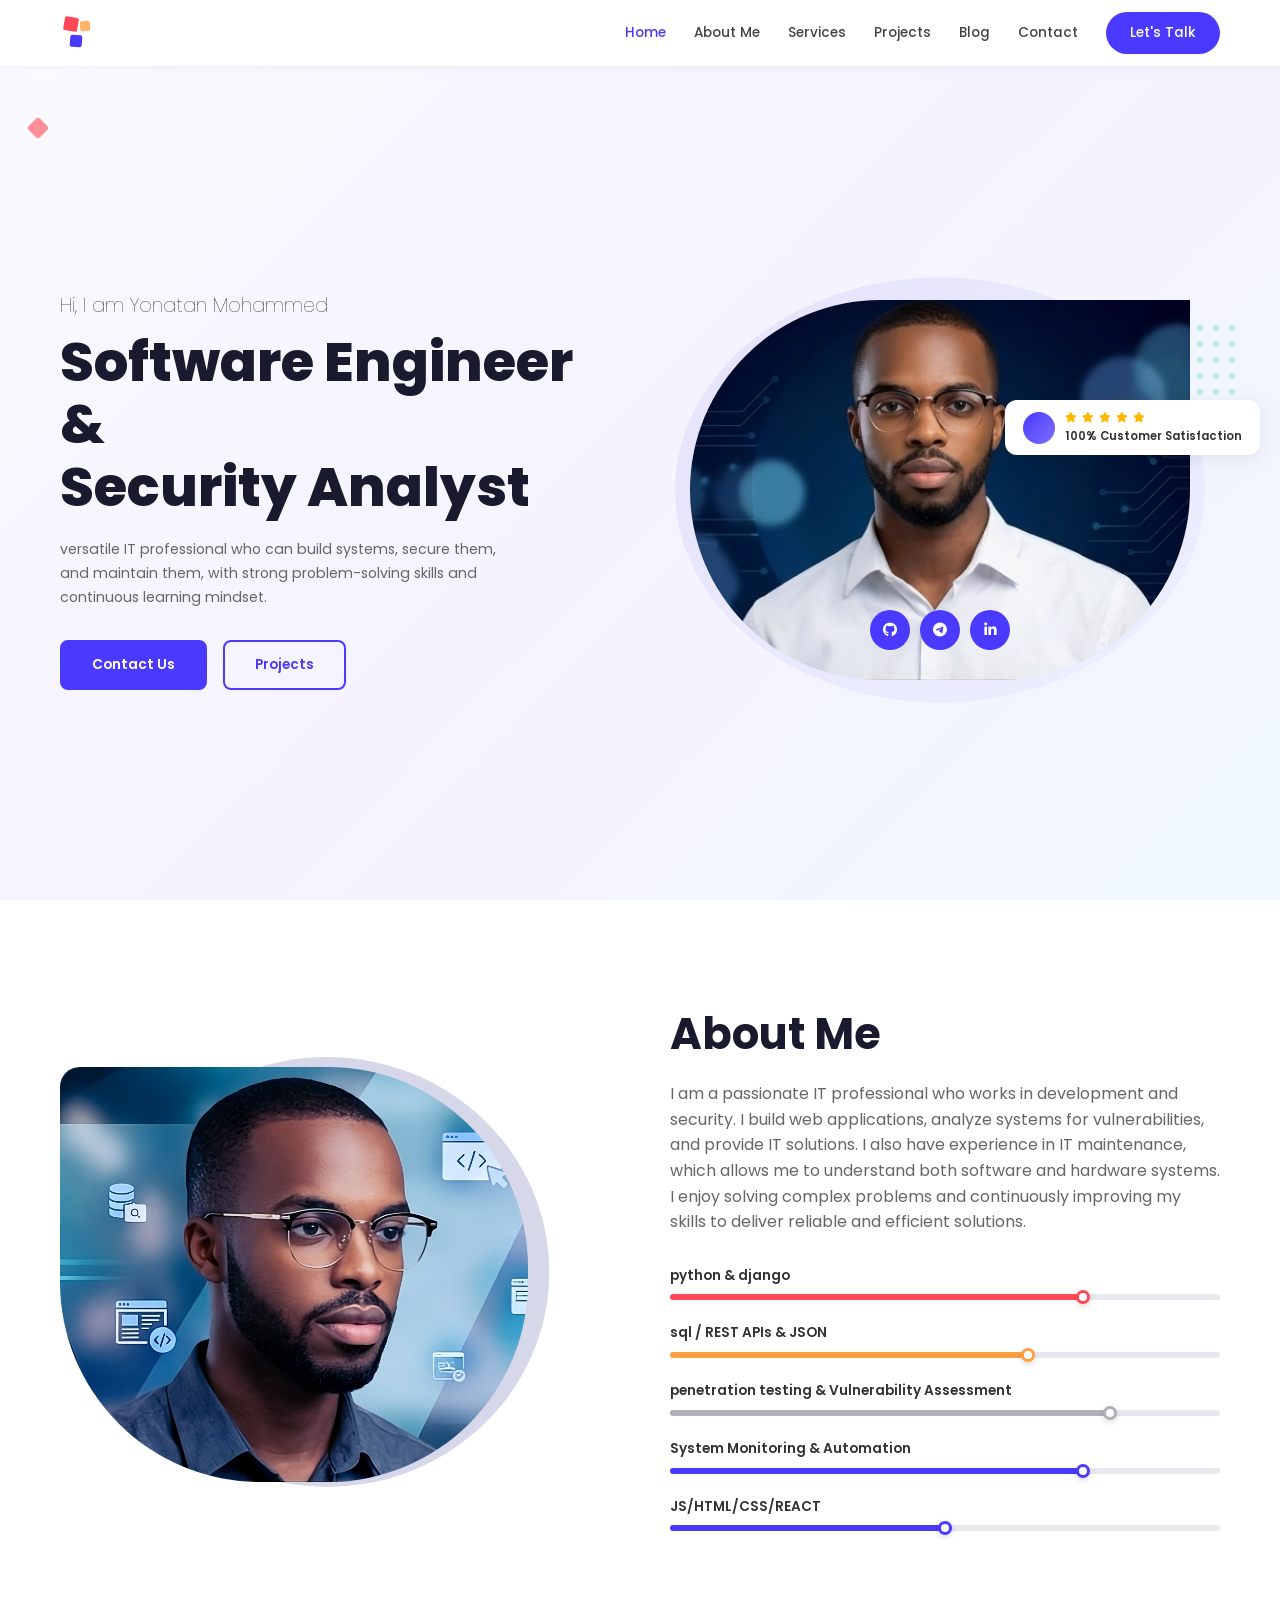
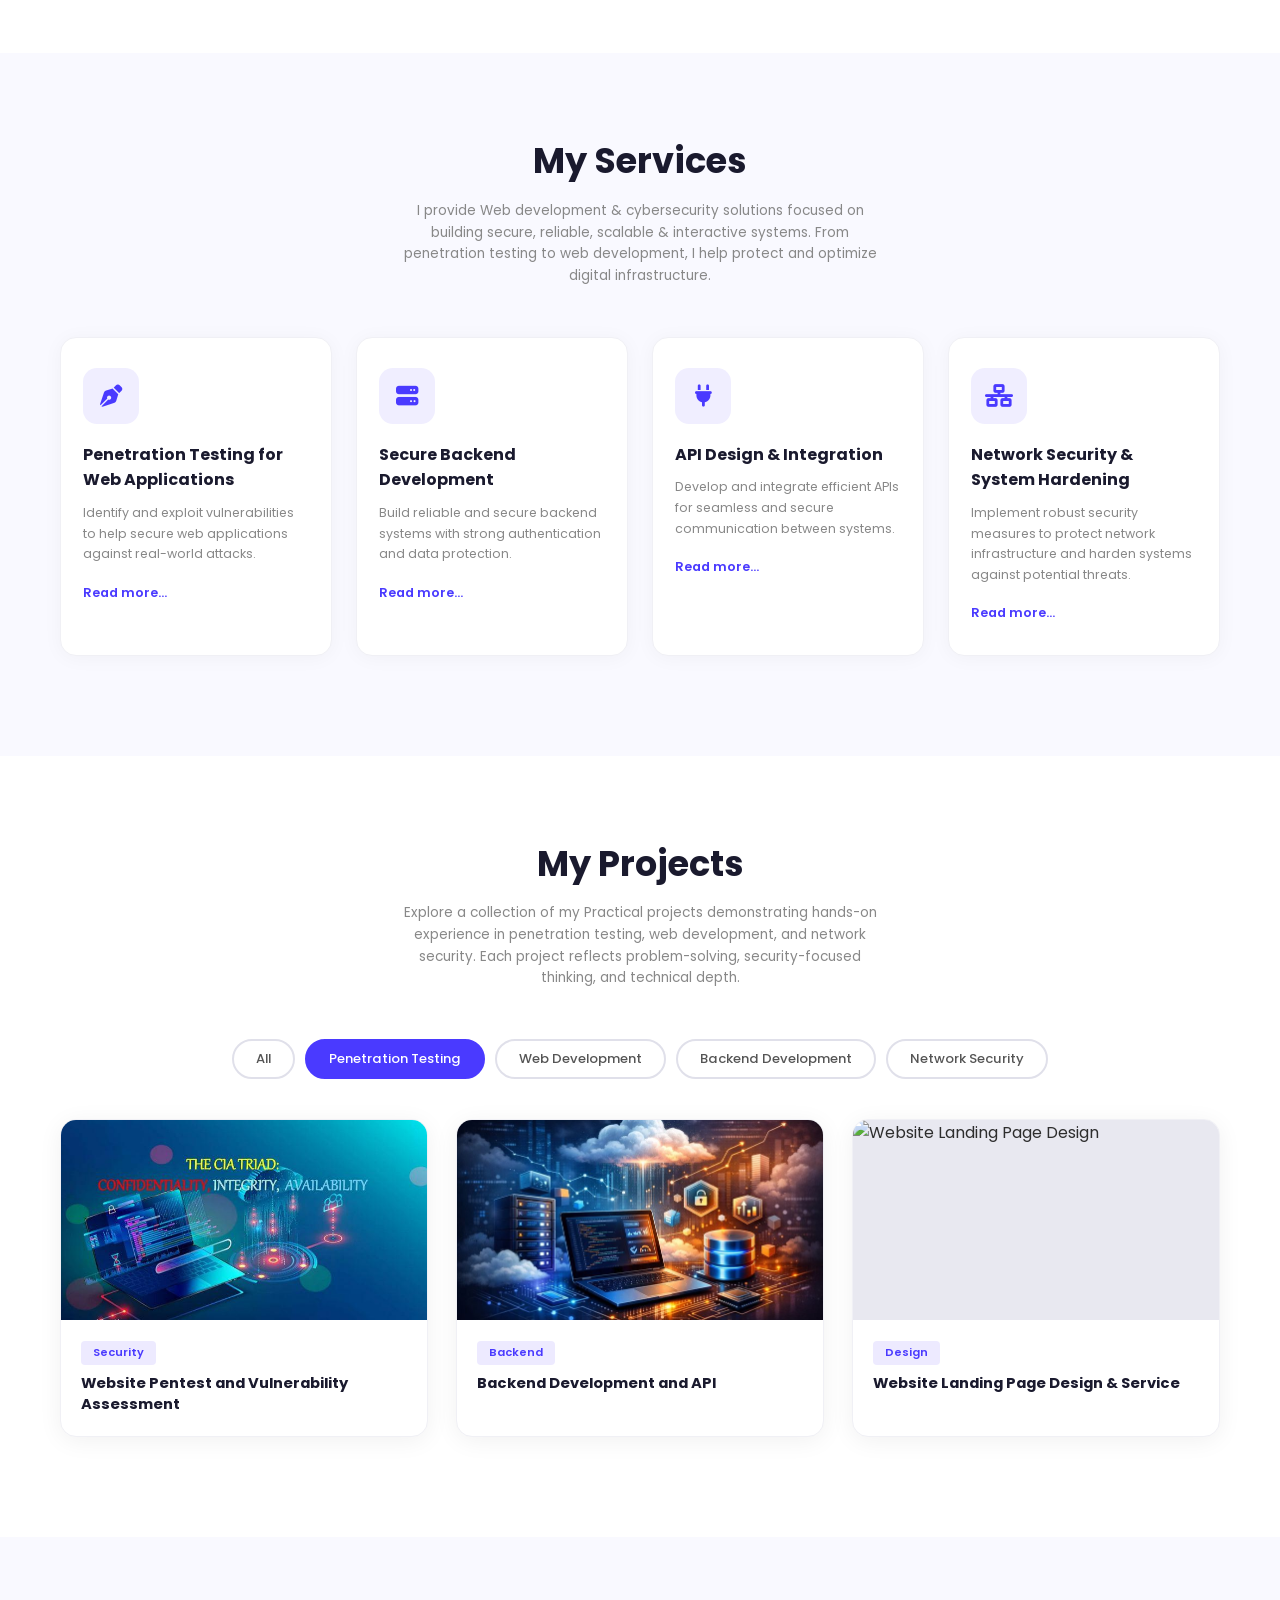
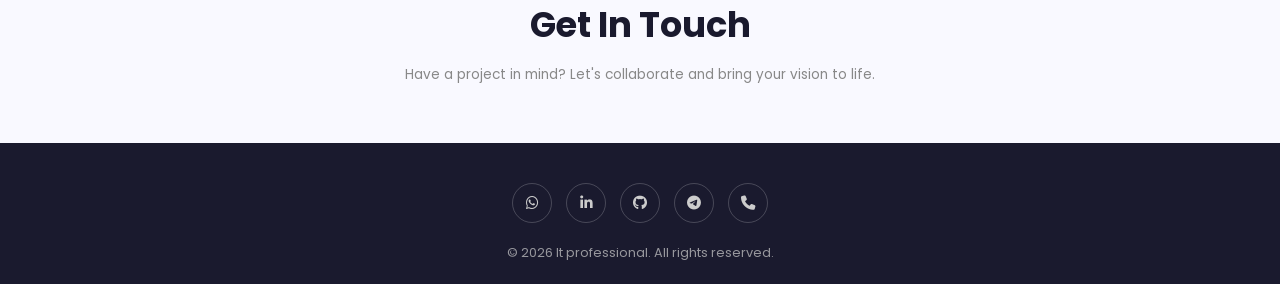
==== index.html @ 599a9536 "Restore portfolio files" ====
<!DOCTYPE html>
<html lang="en">
<head>
    <meta charset="UTF-8">
    <meta name="viewport" content="width=device-width, initial-scale=1.0">
    <title>Software & Security Engineer Portfolio</title>
    <link href="https://fonts.googleapis.com/css2?family=Poppins:wght@300;400;500;600;700;800;900&display=swap" rel="stylesheet">
    <link rel="stylesheet" href="https://cdnjs.cloudflare.com/ajax/libs/font-awesome/6.5.1/css/all.min.css">
    <link rel="stylesheet" href="css/style.css">
</head>
<body>

    <!-- ===== NAVBAR ===== -->
    <nav class="navbar" role="navigation" aria-label="Main Navigation">
        <div class="container">
            <a href="#" class="nav-logo" aria-label="Home">
                <div class="nav-logo-icon">
                    <svg viewBox="0 0 40 40" fill="none">
                        <rect x="4" y="4" width="14" height="14" rx="2" fill="#FF4757" transform="rotate(10 11 11)"/>
                        <rect x="20" y="8" width="10" height="10" rx="2" fill="#FF9F43" transform="rotate(-5 25 13)" opacity="0.8"/>
                        <rect x="10" y="22" width="12" height="12" rx="2" fill="#4A3AFF" transform="rotate(5 16 28)"/>
                    </svg>
                </div>
            </a>
            <div class="nav-links" id="navLinks">
                <a href="#hero" class="active">Home</a>
                <a href="#about">About Me</a>
                <a href="#services">Services</a>
                <a href="#portfolio">Projects</a>
                <a href="#contact">Blog</a>
                <a href="#contact">Contact</a>
                <a href="#contact" class="btn-lets-talk">Let's Talk</a>
            </div>
            <div class="nav-hamburger" id="navHamburger" aria-label="Toggle menu" role="button" tabindex="0">
                <span></span>
                <span></span>
                <span></span>
            </div>
        </div>
    </nav>

    <!-- ===== HERO SECTION ===== -->
    <section class="hero" id="hero">
        <div class="container">
            <div class="hero-content fade-up">
                <p class="greeting">Hi, I am Yonatan Mohammed</p>
                <h1>Software Engineer &<br> Security Analyst</h1>
                <p>versatile IT professional who can build systems, secure them, and maintain them, with strong problem-solving skills and continuous learning mindset.</p>
                <div class="hero-buttons">
                    <a href="#contact" class="btn-primary">Contact Us</a>
                    <a href="#portfolio" class="btn-outline">Projects</a>
                </div>
            </div>
            <div class="hero-image-wrapper fade-up fade-up-delay-2">
                <div class="hero-decor-circle"></div>
                <div class="hero-profile-img">
                    <img src="assets/images/upscalemedia-transformed.jpeg" alt="software engineer Portrait">
                </div>

                <!-- Review Badge -->
                <div class="review-badge">
                    <div class="review-avatar"></div>
                    <div>
                        <div class="stars">
                            <i class="fas fa-star"></i>
                            <i class="fas fa-star"></i>
                            <i class="fas fa-star"></i>
                            <i class="fas fa-star"></i>
                            <i class="fas fa-star"></i>
                        </div>
                        <div class="review-text">100% Customer Satisfaction</div>
                    </div>
                </div>



                <!-- Dots Pattern -->
                <div class="hero-dots-pattern">
                    <svg viewBox="0 0 80 80">
                        <g fill="#3dd9a0" opacity="0.6">
                            <circle cx="8" cy="8" r="3"/><circle cx="24" cy="8" r="3"/><circle cx="40" cy="8" r="3"/><circle cx="56" cy="8" r="3"/><circle cx="72" cy="8" r="3"/>
                            <circle cx="8" cy="24" r="3"/><circle cx="24" cy="24" r="3"/><circle cx="40" cy="24" r="3"/><circle cx="56" cy="24" r="3"/><circle cx="72" cy="24" r="3"/>
                            <circle cx="8" cy="40" r="3"/><circle cx="24" cy="40" r="3"/><circle cx="40" cy="40" r="3"/><circle cx="56" cy="40" r="3"/><circle cx="72" cy="40" r="3"/>
                            <circle cx="8" cy="56" r="3"/><circle cx="24" cy="56" r="3"/><circle cx="40" cy="56" r="3"/><circle cx="56" cy="56" r="3"/><circle cx="72" cy="56" r="3"/>
                            <circle cx="8" cy="72" r="3"/><circle cx="24" cy="72" r="3"/><circle cx="40" cy="72" r="3"/><circle cx="56" cy="72" r="3"/><circle cx="72" cy="72" r="3"/>
                        </g>
                    </svg>
                </div>

                <!-- Social Icons -->
                <div class="hero-social">
                    <a href="#" class="fb" aria-label="github"><i class="fab fa-github"></i></a>
                    <a href="https://t.me/+251966063977" class="tg" aria-label="Telegram"><i class="fab fa-telegram-plane"></i></a>
                    <a href="#" class="li" aria-label="LinkedIn"><i class="fab fa-linkedin-in"></i></a>
                </div>
            </div>
        </div>
        <div class="hero-decoration-red"></div>
    </section>

    <!-- ===== ABOUT SECTION ===== -->
    <section class="about" id="about">
        <div class="container">
            <div class="about-image-wrapper fade-up">
                <div class="about-image-circle"></div>
                <div class="about-profile-img">
                    <img src="assets/images/upscalemedia-transformed(1)(1).png">
                </div>
            </div>
            <div class="about-content fade-up fade-up-delay-2">
                <h2>About Me</h2>
                <p class="about-subtitle">I am a passionate IT professional who works in development and security. I build web applications, analyze systems for vulnerabilities, and provide IT solutions. I also have experience in IT maintenance, which allows me to understand both software and hardware systems. I enjoy solving complex problems and continuously improving my skills to deliver reliable and efficient solutions.</p>

                <div class="skill-bar">
                    <div class="skill-label">python & django</div>
                    <div class="skill-track">
                        <div class="skill-fill ux" data-width="75%" style="width: 0%;"></div>
                    </div>
                </div>
                <div class="skill-bar">
                    <div class="skill-label">sql / REST APIs & JSON</div>
                    <div class="skill-track">
                        <div class="skill-fill web" data-width="65%" style="width: 0%;"></div>
                    </div>
                </div>
                <div class="skill-bar">
                    <div class="skill-label">penetration testing & Vulnerability Assessment </div>
                    <div class="skill-track">
                        <div class="skill-fill app" data-width="80%" style="width: 0%;"></div>
                    </div>
                </div>
                <div class="skill-bar">
                    <div class="skill-label">System Monitoring & Automation</div>
                    <div class="skill-track">
                        <div class="skill-fill graphic" data-width="75%" style="width: 0%;"></div>
                    </div>
                </div>
                <div class="skill-bar">
                    <div class="skill-label">JS/HTML/CSS/REACT</div>
                    <div class="skill-track">
                        <div class="skill-fill graphic" data-width="50%" style="width: 0%;"></div>
                    </div>
                </div>
            </div>
        </div>
    </section>

    <!-- ===== SERVICES SECTION ===== -->
    <section class="services" id="services">
        <div class="container">
            <div class="section-header fade-up">
                <h2>My Services</h2>
                <p>I provide Web development & cybersecurity solutions focused on building secure, reliable, scalable & interactive systems.
From penetration testing to web development, I help protect and optimize digital infrastructure.</p>
            </div>
            <div class="services-grid">
                <div class="service-card fade-up fade-up-delay-1">
                    <div class="service-icon">
                        <i class="fas fa-pen-nib"></i>
                    </div>
                    <h3>Penetration Testing for Web Applications</h3>
                    <p>Identify and exploit vulnerabilities to help secure web applications against real-world attacks.</p>
                    <a href="#" class="read-more">Read more...</a>
                </div>
                <div class="service-card fade-up fade-up-delay-2">
                    <div class="service-icon">
                        <i class="fas fa-server"></i>
                    </div>
                    <h3>Secure Backend Development</h3>
                    <p>Build reliable and secure backend systems with strong authentication and data protection.</p>
                    <a href="#" class="read-more">Read more...</a>
                </div>
                <div class="service-card fade-up fade-up-delay-3">
                    <div class="service-icon">
                        <i class="fas fa-plug"></i>
                    </div>
                    <h3>API Design & Integration</h3>
                    <p>Develop and integrate efficient APIs for seamless and secure communication between systems.</p>
                    <a href="#" class="read-more">Read more...</a>
                </div>
                <div class="service-card fade-up fade-up-delay-4">
                    <div class="service-icon">
                        <i class="fas fa-network-wired"></i>
                    </div>
                    <h3>Network Security & System Hardening</h3>
                    <p>Implement robust security measures to protect network infrastructure and harden systems against potential threats.</p>
                    <a href="#" class="read-more">Read more...</a>
                </div>
            </div>
        </div>
    </section>

    <!-- ===== PORTFOLIO SECTION ===== -->
    <section class="portfolio" id="portfolio">
        <div class="container">
            <div class="section-header fade-up">
                <h2>My Projects</h2>
                <p>Explore a collection of my Practical projects demonstrating hands-on experience in penetration testing, web development, and network security.
Each project reflects problem-solving, security-focused thinking, and technical depth.</p>
            </div>
            <div class="portfolio-filters fade-up">
                <button class="filter-btn" data-filter="all">All</button>
                <button class="filter-btn active" data-filter="ps">Penetration Testing</button>
                <button class="filter-btn" data-filter="web">Web Development</button>
                <button class="filter-btn" data-filter="back">Backend Development</button>
                <button class="filter-btn" data-filter="network">Network Security</button>
            </div>
            <div class="portfolio-grid">
                <div class="portfolio-card fade-up fade-up-delay-1" data-category="ps">
                    <div class="portfolio-card-image">
                        <img src="assets/images/The CIA triad_pptx(1).jpg">
                    </div>
                    <div class="portfolio-card-content">
                        <span class="portfolio-card-tag">Security</span>
                        <h3>Website Pentest and Vulnerability Assessment</h3>
                    </div>
                </div>
                <div class="portfolio-card fade-up fade-up-delay-2" data-category="back">
                    <div class="portfolio-card-image">
                        <img src="assets/images/What It Takes to Hire Backend Developers for High-Performance Cloud Apps.jpg">
                    </div>
                    <div class="portfolio-card-content">
                        <span class="portfolio-card-tag">Backend</span>
                        <h3>Backend Development and API</h3>
                    </div>
                </div>
                <div class="portfolio-card fade-up fade-up-delay-3" data-category="web">
                    <div class="portfolio-card-image">
                        <img src="https://images.unsplash.com/photo-1559028012-481c04fa702d?w=500&h=350&fit=crop" alt="Website Landing Page Design">
                    </div>
                    <div class="portfolio-card-content">
                        <span class="portfolio-card-tag">Design</span>
                        <h3>Website Landing Page Design & Service</h3>
                    </div>
                </div>
            </div>
        </div>
    </section>

    <!-- ===== CONTACT SECTION ===== -->
    <section class="contact" id="contact">
        <div class="container">
            <div class="section-header fade-up">
                <h2>Get In Touch</h2>
                <p>Have a project in mind? Let's collaborate and bring your vision to life.</p>
            </div>
        </div>
    </section>

    <!-- ===== FOOTER ===== -->
    <footer class="footer">
        <div class="container">
            <div class="footer-social">
                <a href="https://wa.me/+251966063977" aria-label="WhatsApp"><i class="fab fa-whatsapp"></i></a>
                <a href="https://www.linkedin.com/in/your-profile" aria-label="LinkedIn"><i class="fab fa-linkedin-in"></i></a>
                <a  href="https://github.com/your-profile" aria-label="github"><i class="fab fa-github"></i></a>
                <a  href="https://t.me/+251966063977" aria-label="Telegram"><i class="fab fa-telegram"></i></a>
                <a href="tel:+251966063977" aria-label="Call Me"><i class="fas fa-phone"></i></a>
            </div>
            <p>&copy; 2026 It professional. All rights reserved.</p>
        </div>
    </footer>
    
    <script src="js/script.js"></script>
    
</body>
</html>
---- css/style.css ----
*, *::before, *::after {
            margin: 0;
            padding: 0;
            box-sizing: border-box;
        }

        html {
            scroll-behavior: smooth;
            font-size: 16px;
        }

        body {
            font-family: 'Poppins', sans-serif;
            color: #2d2d2d;
            background: #fff;
            overflow-x: hidden;
            line-height: 1.6;
        }

        a {
            text-decoration: none;
            color: inherit;
        }

        ul { list-style: none; }
        img { max-width: 100%; display: block; }

        .container {
            max-width: 1200px;
            margin: 0 auto;
            padding: 0 20px;
        }

        /* ===== NAVBAR ===== */
        .navbar {
            position: fixed;
            top: 0;
            left: 0;
            right: 0;
            z-index: 1000;
            background: rgba(255,255,255,0.97);
            backdrop-filter: blur(10px);
            box-shadow: 0 1px 10px rgba(0,0,0,0.05);
            padding: 12px 0;
            transition: box-shadow 0.3s ease;
        }

        .navbar .container {
            display: flex;
            align-items: center;
            justify-content: space-between;
        }

        .nav-logo {
            display: flex;
            align-items: center;
            gap: 6px;
        }

        .nav-logo-icon {
            width: 40px;
            height: 40px;
            position: relative;
        }

        .nav-logo-icon svg {
            width: 100%;
            height: 100%;
        }

        .nav-links {
            display: flex;
            align-items: center;
            gap: 28px;
        }

        .nav-links a {
            font-size: 0.85rem;
            font-weight: 500;
            color: #444;
            position: relative;
            transition: color 0.3s ease;
        }

        .nav-links a:hover,
        .nav-links a.active {
            color: #4A3AFF;
        }

        .nav-links a::after {
            content: '';
            position: absolute;
            bottom: -4px;
            left: 0;
            width: 0;
            height: 2px;
            background: #4A3AFF;
            transition: width 0.3s ease;
        }

        .nav-links a:hover::after {
            width: 100%;
        }

        .btn-lets-talk {
            background: #4A3AFF;
            color: #fff !important;
            padding: 10px 24px;
            border-radius: 25px;
            font-size: 0.82rem;
            font-weight: 600;
            border: none;
            cursor: pointer;
            transition: all 0.3s ease;
            display: inline-block;
        }

        .btn-lets-talk:hover {
            background: #3828e0;
            transform: scale(1.05);
            box-shadow: 0 6px 20px rgba(74,58,255,0.35);
        }

        .btn-lets-talk:active {
            transform: scale(0.98);
        }

        .btn-lets-talk::after {
            display: none;
        }

        .nav-hamburger {
            display: none;
            flex-direction: column;
            gap: 5px;
            cursor: pointer;
            padding: 5px;
        }

        .nav-hamburger span {
            width: 25px;
            height: 3px;
            background: #333;
            border-radius: 2px;
            transition: all 0.3s ease;
        }

        /* ===== HERO SECTION ===== */
        .hero {
            min-height: 100vh;
            display: flex;
            align-items: center;
            padding-top: 80px;
            position: relative;
            overflow: hidden;
            background: linear-gradient(135deg, #fafafe 0%, #f5f3ff 50%, #f0f7ff 100%);
        }

        .hero .container {
            display: grid;
            grid-template-columns: 1fr 1fr;
            gap: 40px;
            align-items: center;
            position: relative;
        }

        .hero-content {
            z-index: 2;
        }

        .hero-content .greeting {
            font-size: 1.2rem;
            font-weight: 100;
            color: #090808;
            margin-bottom: 8px;
        }

        .hero-content h1 {
            font-size: 3.4rem;
            font-weight: 800;
            line-height: 1.15;
            color: #1a1a2e;
            margin-bottom: 20px;
        }

        .hero-content h1 span {
            color: #4A3AFF;
        }

        .hero-content p {
            font-size: 0.88rem;
            color: #666;
            line-height: 1.7;
            margin-bottom: 30px;
            max-width: 440px;
        }

        .hero-buttons {
            display: flex;
            gap: 16px;
            align-items: center;
        }

        .btn-primary {
            padding: 12px 30px;
            border-radius: 8px;
            font-size: 0.85rem;
            font-weight: 600;
            font-family: 'Poppins', sans-serif;
            cursor: pointer;
            transition: all 0.3s ease;
            border: 2px solid #4A3AFF;
            background: #4A3AFF;
            color: #fff;
            display: inline-block;
        }

        .btn-primary:hover {
            transform: scale(1.04);
            box-shadow: 0 8px 25px rgba(74,58,255,0.3);
        }

        .btn-primary:active {
            transform: scale(0.98);
        }

        .btn-outline {
            padding: 12px 30px;
            border-radius: 8px;
            font-size: 0.85rem;
            font-weight: 600;
            font-family: 'Poppins', sans-serif;
            cursor: pointer;
            transition: all 0.3s ease;
            border: 2px solid #4A3AFF;
            background: transparent;
            color: #4A3AFF;
            display: inline-block;
        }

        .btn-outline:hover {
            background: #4A3AFF;
            color: #fff;
            transform: scale(1.04);
            box-shadow: 0 8px 25px rgba(74,58,255,0.25);
        }

        .btn-outline:active {
            transform: scale(0.98);
        }

        .hero-image-wrapper {
            position: relative;
            display: flex;
            justify-content: center;
            align-items: center;
        }

        .hero-image-bg {
            position: relative;
            width: 100%;
            max-width: 460px;
        }

        .hero-profile-img {
    position: relative;
    z-index: 2;
    margin: 0 auto;
    overflow: hidden;
    
    /* 1. Mobile Settings (Default) */
    width: 90%;          /* Fits nicely within the phone screen */
    max-width: 300px;    /* Prevents it from getting too huge on large phones */
    height: 350px;       /* Set a specific height for the aesthetic look */
    object-fit: cover;   /* Ensures the photo isn't stretched */
    border-radius: 150px 0 150px 150px; 
}

/* 2. Desktop Settings (Screens wider than 1024px) */
@media (min-width: 1024px) {
    .hero-profile-img {
        width: 100%;      
        max-width: 500px; /* Makes it significantly larger on laptop */
        height: 380px;    /* Increases height for that tall portfolio look */
        border-radius: 250px 0 250px 250px; /* Adjust radius for larger size */
    }
}

        .hero-profile-img img {
            width: 100%;
            height: auto;
            object-fit: cover;
        }

        .hero-decor-circle {
    position: absolute;
    border-radius: 50%;
    background: linear-gradient(135deg, rgba(40, 26, 198, 0.08), rgba(74,58,255,0.03));
    top: 50%;
    left: 50%;
    transform: translate(-50%, -50%);
    z-index: 1;

    /* 1. Mobile Settings (Default) */
    width: 150px;  /* Smaller size so it fits inside a phone screen */
    height: 100px; /* Keep it a perfect circle on mobile */
}

/* 2. Desktop Settings (Laptops) */
@media (min-width: 1024px) {
    .hero-decor-circle {
        width: 530px;  /* Your original big size */
        height: 425px; /* Your original oval shape */
    }
}
        

        .hero-dots-pattern {
            position: absolute;
            top: 20px;
            right: -20px;
            width: 80px;
            height: 80px;
            z-index: 1;
            opacity: 0.6;
        }

        .hero-dots-pattern svg {
            width: 100%;
            height: 100%;
        }

        .review-badge {
            position: absolute;
            top: 100px;
            right: -40px;
            background: #fff;
            border-radius: 12px;
            padding: 10px 18px;
            box-shadow: 0 4px 20px rgba(0,0,0,0.08);
            z-index: 10;
            display: flex;
            align-items: center;
            gap: 10px;
            animation: floatBadge 3s ease-in-out infinite;
        }

        @keyframes floatBadge {
            0%, 100% { transform: translateY(0); }
            50% { transform: translateY(-8px); }
        }

        .review-badge .stars {
            color: #FFB800;
            font-size: 0.65rem;
            letter-spacing: 1px;
        }

        .review-badge .review-text {
            font-size: 0.72rem;
            font-weight: 600;
            color: #333;
        }

        .review-badge .review-avatar {
            width: 32px;
            height: 32px;
            border-radius: 50%;
            background: linear-gradient(135deg, #4A3AFF, #7c6fff);
        }

        .hero-heart {
            position: absolute;
            bottom: 120px;
            left: 50%;
            transform: translateX(-50%);
            width: 50px;
            height: 50px;
            background: #4A3AFF;
            border-radius: 50%;
            display: flex;
            align-items: center;
            justify-content: center;
            color: #fff;
            font-size: 1.1rem;
            z-index: 10;
            box-shadow: 0 4px 15px rgba(74,58,255,0.3);
            animation: pulse 2s ease-in-out infinite;
        }

        @keyframes pulse {
            0%, 100% { transform: translateX(-50%) scale(1); }
            50% { transform: translateX(-50%) scale(1.1); }
        }

        .hero-social {
            position: absolute;
            bottom: 30px;
            right: 210px;
            display: flex;
            gap: 10px;
            z-index: 10;
        }

        .hero-social a {
            width: 40px;
            height: 40px;
            border-radius: 50%;
            display: flex;
            align-items: center;
            justify-content: center;
            color: #fff;
            font-size: 0.9rem;
            transition: all 0.3s ease;
        }

        .hero-social a.fb { background: #4A3AFF; }
        .hero-social a.tg { background: #4A3AFF; }
        .hero-social a.li { background: #4A3AFF; }

        .hero-social a:hover {
            transform: scale(1.15) translateY(-3px);
            box-shadow: 0 6px 15px rgba(74,58,255,0.4);
        }

        .hero-decoration-red {
            position: absolute;
            top: 120px;
            left: 30px;
            width: 16px;
            height: 16px;
            background: #FF4757;
            border-radius: 3px;
            transform: rotate(45deg);
            opacity: 0.6;
        }

        .hero-decoration-dots-left {
            position: absolute;
            top: 60%;
            left: -30px;
            width: 50px;
            height: 50px;
            opacity: 0.3;
        }

        /* ===== ABOUT SECTION ===== */
        .about {
            padding: 100px 0;
            background: #fff;
        }

        .about .container {
            display: grid;
            grid-template-columns: 1fr 1fr;
            gap: 60px;
            align-items: center;
        }

        .about-image-wrapper {
            position: relative;
            display: flex;
            justify-content: center;
        }

        .about-image-circle {
    position: absolute;
    border-radius: 50%;
    background: #3b3b94;
    opacity: 0.20;
    bottom: 0;
    left: 50%; /* Simplified to 50% for easier centering */
    transform: translateX(-50%);
    z-index: 1;

    /* 1. Mobile Settings (Default) */
    width: 0px;  /* Fits perfectly behind your mobile-sized profile image */
    height: 0px; 
}

/* 2. Desktop Settings (Laptops) */
@media (min-width: 1024px) {
    .about-image-circle {
        width: 445px;  /* Your original laptop size */
        height: 430px;
        left: 52.5%;   /* Your specific desktop positioning */
        transform: translateX(-55%);
    }
}

        .about-profile-img {
    position: relative;
    z-index: 2;
    margin: 0 auto;
    overflow: hidden;
    display: block;

    /* 1. Mobile Settings (Default) */
    width: 85%;          /* Fits nicely on small screens */
    max-width: 280px;    /* Slightly bigger than your current 250px */
    height: 320px;       /* Gives it a nice vertical portrait shape */
    object-fit: cover;   /* Critical: prevents the face from stretching */
    border-radius: 20px; /* Clean, modern rounded corners */
}

/* 2. Desktop Settings (Laptops/Monitors) */
@media (min-width: 1024px) {
    .about-profile-img {
        max-width: 500px; /* Much larger for desktop view */
        height: 420px;    /* Taller height for a professional "About Me" feel */
        margin-left: 0px; /* Adds space between your text and the photo */
        border-radius: 20px; /* More pronounced curve for desktop */
    }
}
        

        .about-profile-img img {
            width: 100%;
            border-radius: 0px 200px 200px 200px;
        }

        .about-content h2 {
            font-size: 2.7rem;
            font-weight: 700;
            color: #1a1a2e;
            margin-bottom: 12px;
        }

        .about-content .about-subtitle {
            font-size: 1rem;
            color: #666;
            margin-bottom: 30px;
            line-height: 1.6;
        }

        .skill-bar {
            margin-bottom: 22px;
        }

        .skill-bar .skill-label {
            font-size: 0.85rem;
            font-weight: 600;
            color: #333;
            margin-bottom: 8px;
        }

        .skill-track {
            width: 100%;
            height: 6px;
            background: #e8e8f0;
            border-radius: 10px;
            position: relative;
            overflow: visible;
        }

        .skill-fill {
            height: 100%;
            border-radius: 10px;
            position: relative;
            transition: width 1.5s ease;
            width: 0;
        }

        .skill-fill::after {
            content: '';
            position: absolute;
            right: -7px;
            top: 50%;
            transform: translateY(-50%);
            width: 14px;
            height: 14px;
            border-radius: 50%;
            background: #fff;
            border: 3px solid;
            border-color: inherit;
            box-shadow: 0 2px 6px rgba(0,0,0,0.15);
        }

        .skill-fill.ux { background: #FF4757; border-color: #FF4757; }
        .skill-fill.ux::after { border-color: #FF4757; }
        .skill-fill.web { background: #FF9F43; border-color: #FF9F43; }
        .skill-fill.web::after { border-color: #FF9F43; }
        .skill-fill.app { background: #b0b0b8; border-color: #b0b0b8; }
        .skill-fill.app::after { border-color: #b0b0b8; }
        .skill-fill.graphic { background: #4A3AFF; border-color: #4A3AFF; }
        .skill-fill.graphic::after { border-color: #4A3AFF; }

        /* ===== SERVICES SECTION ===== */
        .services {
            padding: 80px 0 100px;
            background: #f9f9ff;
        }

        .section-header {
            text-align: center;
            margin-bottom: 50px;
        }

        .section-header h2 {
            font-size: 2.2rem;
            font-weight: 700;
            color: #1a1a2e;
            margin-bottom: 10px;
        }

        .section-header p {
            font-size: 0.85rem;
            color: #888;
            max-width: 500px;
            margin: 0 auto;
            line-height: 1.6;
        }

        .services-grid {
            display: grid;
            grid-template-columns: repeat(4, 1fr);
            gap: 24px;
        }

        .service-card {
            background: #fff;
            border-radius: 16px;
            padding: 30px 22px;
            text-align: left;
            box-shadow: 0 2px 20px rgba(0,0,0,0.04);
            border: 1px solid #f0f0f5;
            transition: all 0.3s ease;
            position: relative;
            overflow: hidden;
        }

        .service-card:hover {
            transform: translateY(-6px);
            box-shadow: 0 12px 40px rgba(74,58,255,0.1);
            border-color: #4A3AFF;
        }

        .service-card .service-icon {
            width: 56px;
            height: 56px;
            border-radius: 14px;
            background: #f0eeff;
            display: flex;
            align-items: center;
            justify-content: center;
            margin-bottom: 18px;
            font-size: 1.4rem;
            color: #4A3AFF;
            transition: all 0.3s ease;
        }

        .service-card:hover .service-icon {
            background: #4A3AFF;
            color: #fff;
        }

        .service-card h3 {
            font-size: 1rem;
            font-weight: 700;
            color: #1a1a2e;
            margin-bottom: 10px;
        }

        .service-card p {
            font-size: 0.78rem;
            color: #888;
            line-height: 1.65;
            margin-bottom: 14px;
        }

        .service-card .read-more {
            font-size: 0.8rem;
            color: #4A3AFF;
            font-weight: 600;
            transition: all 0.3s ease;
        }

        .service-card .read-more:hover {
            color: #3828e0;
            text-decoration: underline;
        }

        /* ===== PORTFOLIO SECTION ===== */
        .portfolio {
            padding: 80px 0 100px;
            background: #fff;
        }

        .portfolio-filters {
            display: flex;
            justify-content: center;
            gap: 10px;
            margin-bottom: 40px;
            flex-wrap: wrap;
        }

        .filter-btn {
            padding: 8px 22px;
            border-radius: 25px;
            font-size: 0.82rem;
            font-weight: 500;
            font-family: 'Poppins', sans-serif;
            cursor: pointer;
            transition: all 0.3s ease;
            border: 2px solid #e0e0ea;
            background: transparent;
            color: #555;
        }

        .filter-btn:hover {
            border-color: #4A3AFF;
            color: #4A3AFF;
            transform: scale(1.03);
        }

        .filter-btn.active {
            background: #4A3AFF;
            color: #fff;
            border-color: #4A3AFF;
        }

        .filter-btn:active {
            transform: scale(0.98);
        }

        .portfolio-grid {
            display: grid;
            grid-template-columns: repeat(3, 1fr);
            gap: 28px;
        }

        .portfolio-card {
            background: #fff;
            border-radius: 16px;
            overflow: hidden;
            box-shadow: 0 4px 24px rgba(0,0,0,0.06);
            transition: all 0.3s ease;
            border: 1px solid #f0f0f5;
        }

        .portfolio-card:hover {
            transform: translateY(-6px);
            box-shadow: 0 12px 40px rgba(74,58,255,0.12);
        }

        .portfolio-card-image {
            width: 100%;
            height: 200px;
            overflow: hidden;
            position: relative;
            background: #e8e8f0;
        }

        .portfolio-card-image img {
            width: 100%;
            height: 100%;
            object-fit: cover;
            transition: transform 0.4s ease;
        }

        .portfolio-card:hover .portfolio-card-image img {
            transform: scale(1.06);
        }

        .portfolio-card-content {
            padding: 18px 20px 22px;
        }

        .portfolio-card-tag {
            display: inline-block;
            font-size: 0.7rem;
            font-weight: 600;
            color: #4A3AFF;
            background: #edeaff;
            padding: 3px 12px;
            border-radius: 4px;
            margin-bottom: 8px;
        }

        .portfolio-card-content h3 {
            font-size: 0.92rem;
            font-weight: 700;
            color: #1a1a2e;
            line-height: 1.4;
        }

        /* ===== CONTACT SECTION ===== */
        .contact {
            padding: 60px 0 8px;
            background: #f9f9ff;
        }

        .contact .container {
            max-width: 700px;
        }

        .contact-form {
            display: grid;
            grid-template-columns: 1fr 1fr;
            gap: 20px;
        }

        .contact-form .full-width {
            grid-column: 1 / -1;
        }

        .contact-form input,
        .contact-form textarea {
            width: 100%;
            padding: 14px 18px;
            border: 2px solid #e8e8f0;
            border-radius: 10px;
            font-family: 'Poppins', sans-serif;
            font-size: 0.95rem;
            color: #333;
            transition: border-color 0.3s ease;
            outline: none;
            background: #fff;
        }

        .contact-form input:focus,
        .contact-form textarea:focus {
            border-color: #4A3AFF;
            box-shadow: 0 0 0 3px rgba(74,58,255,0.08);
        }

        .contact-form textarea {
            resize: vertical;
            min-height: 130px;
        }

        .contact-form .btn-submit {
            grid-column: 1 / -1;
            justify-self: center;
        }

        .btn-submit {
            padding: 14px 50px;
            background: #4A3AFF;
            color: #fff;
            border: none;
            border-radius: 10px;
            font-size: 0.9rem;
            font-weight: 600;
            font-family: 'Poppins', sans-serif;
            cursor: pointer;
            transition: all 0.3s ease;
        }

        .btn-submit:hover {
            transform: scale(1.04);
            box-shadow: 0 8px 25px rgba(74,58,255,0.3);
            background: #3828e0;
        }

        .btn-submit:active {
            transform: scale(0.98);
        }

        /* ===== FOOTER ===== */
        .footer {
            background: #1a1a2e;
            color: #ccc;
            padding: 40px 0 20px;
            text-align: center;
        }

        .footer-social {
            display: flex;
            justify-content: center;
            gap: 14px;
            margin-bottom: 20px;
        }

        .footer-social a {
            width: 40px;
            height: 40px;
            border-radius: 50%;
            border: 1px solid rgba(255,255,255,0.2);
            display: flex;
            align-items: center;
            justify-content: center;
            color: #ccc;
            font-size: 0.9rem;
            transition: all 0.3s ease;
        }

        .footer-social a:hover {
            background: #4A3AFF;
            border-color: #4A3AFF;
            color: #fff;
            transform: translateY(-3px);
        }

        .footer p {
            font-size: 0.8rem;
            opacity: 0.7;
        }

        /* ===== ANIMATIONS ===== */
        .fade-up {
            opacity: 0;
            transform: translateY(40px);
            transition: opacity 0.7s ease, transform 0.7s ease;
        }

        .fade-up.visible {
            opacity: 1;
            transform: translateY(0);
        }

        .fade-up-delay-1 { transition-delay: 0.1s; }
        .fade-up-delay-2 { transition-delay: 0.2s; }
        .fade-up-delay-3 { transition-delay: 0.3s; }
        .fade-up-delay-4 { transition-delay: 0.4s; }

        /* ===== RESPONSIVE ===== */
        @media (max-width: 1024px) {
            .hero-content h1 {
                font-size: 2.6rem;
            }

            .services-grid {
                grid-template-columns: repeat(2, 1fr);
            }

            .portfolio-grid {
                grid-template-columns: repeat(2, 1fr);
            }
        }

        @media (max-width: 768px) {
            .nav-links {
                display: none;
                position: fixed;
                top: 60px;
                left: 0;
                right: 0;
                background: #fff;
                flex-direction: column;
                padding: 30px;
                gap: 20px;
                box-shadow: 0 10px 30px rgba(0,0,0,0.1);
                z-index: 999;
            }

            .nav-links.active {
                display: flex;
            }

            .nav-hamburger {
                display: flex;
            }

            .hero .container {
                grid-template-columns: 1fr;
                text-align: center;
            }

            .hero-content p {
                margin-left: auto;
                margin-right: auto;
            }

            .hero-buttons {
                justify-content: center;
            }

            .hero-image-wrapper {
                order: -1;
            }

            .hero-profile-img {
                max-width: 280px;
            }

            .hero-content h1 {
                font-size: 2.2rem;
            }

            .review-badge {
                top: 10px;
                right: 10px;
            }

            .hero-social {
                right: 50%;
                transform: translateX(50%);
                bottom: 10px;
            }

            .about .container {
                grid-template-columns: 1fr;
                text-align: center;
                gap: 40px;
            }

            .about-content h2 {
                font-size: 1.9rem;
            }

            .services-grid {
                grid-template-columns: 1fr;
                max-width: 400px;
                margin: 0 auto;
            }

            .portfolio-grid {
                grid-template-columns: 1fr;
                max-width: 400px;
                margin: 0 auto;
            }

            .contact-form {
                grid-template-columns: 1fr;
            }

            .section-header h2 {
                font-size: 1.8rem;
            }
        }

        /* ===== SCROLLBAR ===== */
        ::-webkit-scrollbar {
            width: 8px;
        }
        ::-webkit-scrollbar-track {
            background: #f1f1f1;
        }
        ::-webkit-scrollbar-thumb {
            background: #4A3AFF;
            border-radius: 10px;
        }

        /* Mobile nav active states */
        .nav-hamburger.active span:nth-child(1) {
            transform: rotate(45deg) translate(5px, 6px);
        }
        .nav-hamburger.active span:nth-child(2) {
            opacity: 0;
        }
        .nav-hamburger.active span:nth-child(3) {
            transform: rotate(-45deg) translate(5px, -6px);
        }
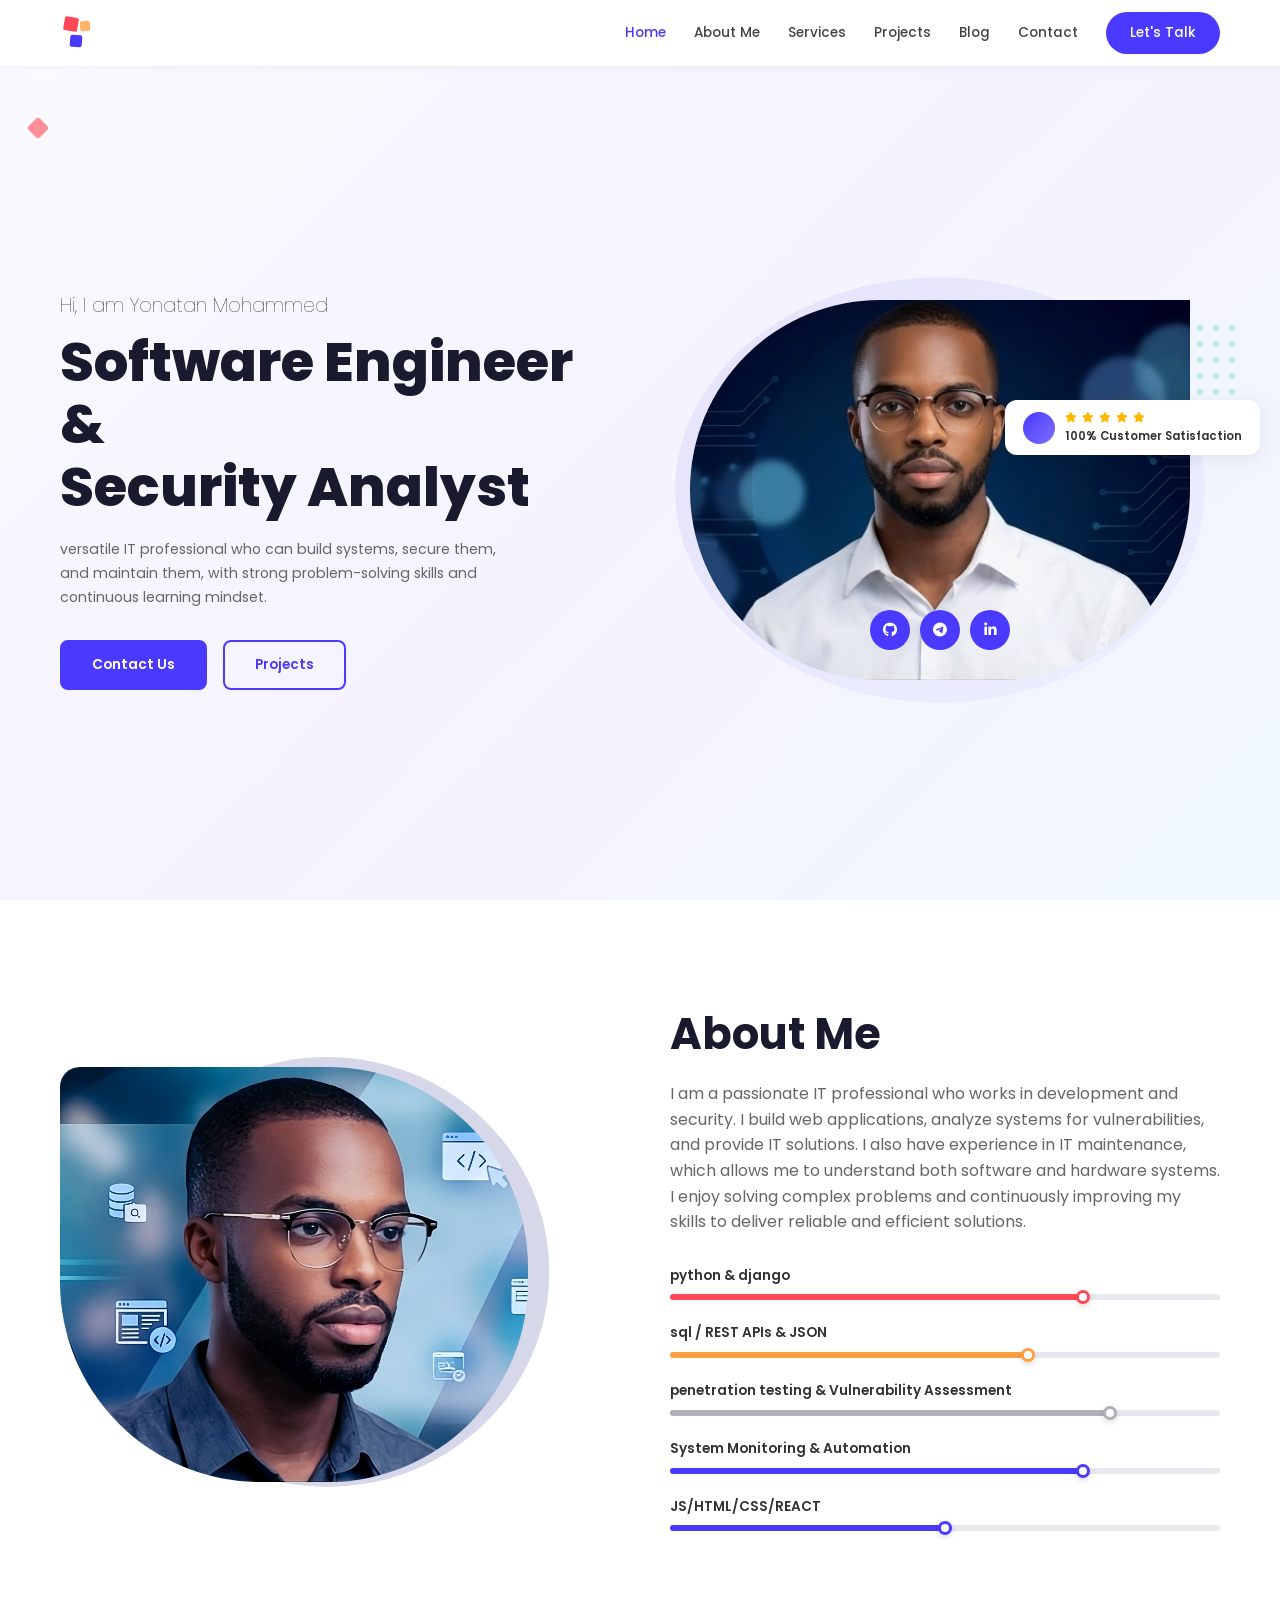
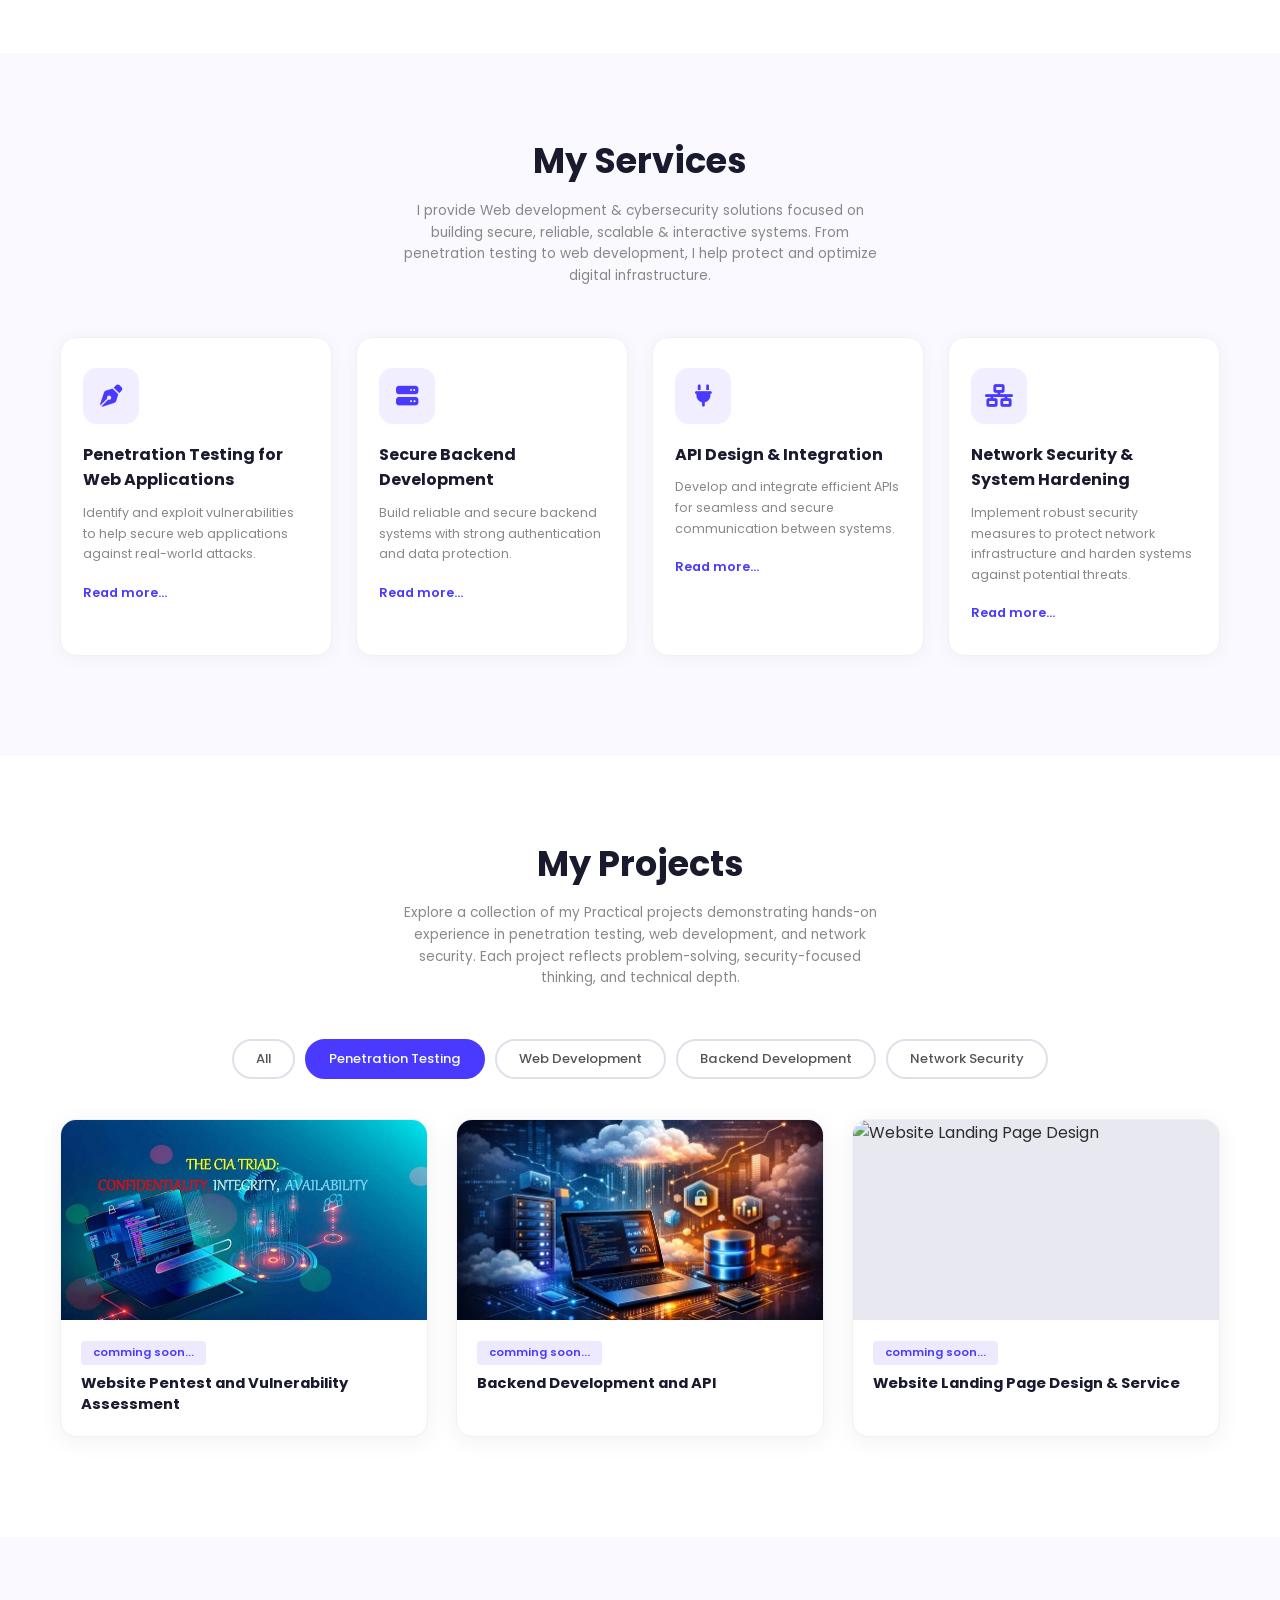
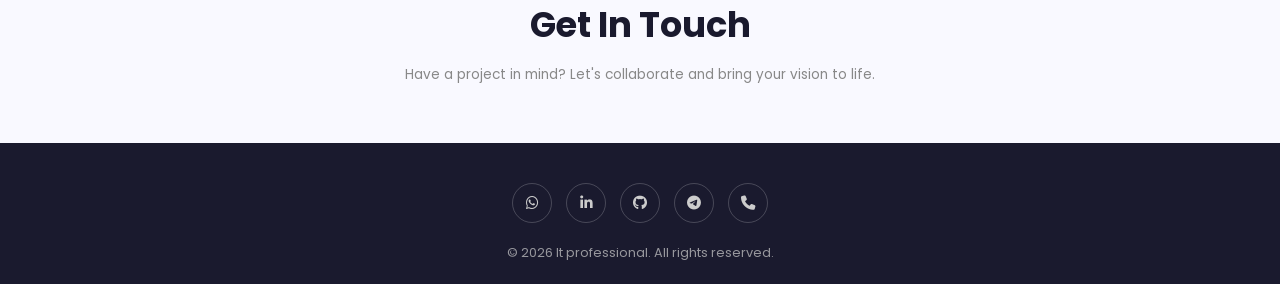
==== commit b1c621d4: "update portfolio contacts and redirect also comming soon on my project" ====
--- a/index.html
+++ b/index.html
@@ -90,9 +90,9 @@
 
                 <!-- Social Icons -->
                 <div class="hero-social">
-                    <a href="#" class="fb" aria-label="github"><i class="fab fa-github"></i></a>
-                    <a href="https://t.me/+251966063977" class="tg" aria-label="Telegram"><i class="fab fa-telegram-plane"></i></a>
-                    <a href="#" class="li" aria-label="LinkedIn"><i class="fab fa-linkedin-in"></i></a>
+                    <a href="https://github.com/yonan-md" target="_blank" class="fb" aria-label="github"><i class="fab fa-github"></i></a>
+                    <a href="https://t.me/+251966063977" target="_blank" class="tg" aria-label="Telegram"><i class="fab fa-telegram-plane"></i></a>
+                    <a href="https://www.linkedin.com/in/yonatan-md-ab3381255/" target="_blank" class="li" aria-label="LinkedIn"><i class="fab fa-linkedin-in"></i></a>
                 </div>
             </div>
         </div>
@@ -212,7 +212,7 @@
                         <img src="assets/images/The CIA triad_pptx(1).jpg">
                     </div>
                     <div class="portfolio-card-content">
-                        <span class="portfolio-card-tag">Security</span>
+                        <span class="portfolio-card-tag">comming soon...</span>
                         <h3>Website Pentest and Vulnerability Assessment</h3>
                     </div>
                 </div>
@@ -221,7 +221,7 @@
                         <img src="assets/images/What It Takes to Hire Backend Developers for High-Performance Cloud Apps.jpg">
                     </div>
                     <div class="portfolio-card-content">
-                        <span class="portfolio-card-tag">Backend</span>
+                        <span class="portfolio-card-tag">comming soon...</span>
                         <h3>Backend Development and API</h3>
                     </div>
                 </div>
@@ -230,7 +230,7 @@
                         <img src="https://images.unsplash.com/photo-1559028012-481c04fa702d?w=500&h=350&fit=crop" alt="Website Landing Page Design">
                     </div>
                     <div class="portfolio-card-content">
-                        <span class="portfolio-card-tag">Design</span>
+                        <span class="portfolio-card-tag">comming soon...</span>
                         <h3>Website Landing Page Design & Service</h3>
                     </div>
                 </div>
@@ -252,11 +252,11 @@
     <footer class="footer">
         <div class="container">
             <div class="footer-social">
-                <a href="https://wa.me/+251966063977" aria-label="WhatsApp"><i class="fab fa-whatsapp"></i></a>
-                <a href="https://www.linkedin.com/in/your-profile" aria-label="LinkedIn"><i class="fab fa-linkedin-in"></i></a>
-                <a  href="https://github.com/your-profile" aria-label="github"><i class="fab fa-github"></i></a>
-                <a  href="https://t.me/+251966063977" aria-label="Telegram"><i class="fab fa-telegram"></i></a>
-                <a href="tel:+251966063977" aria-label="Call Me"><i class="fas fa-phone"></i></a>
+                <a href="https://wa.me/+251966063977" target="_blank" aria-label="WhatsApp"><i class="fab fa-whatsapp"></i></a>
+                <a href="https://www.linkedin.com/in/yonatan-md-ab3381255/?lipi=urn%3Ali%3Apage%3Ad_flagship3_profile_view_base_contact_details%3Bp%2B6n%2FNo9TgmKaODfmTkZJw%3D%3D" target="_blank" aria-label="LinkedIn"><i class="fab fa-linkedin-in"></i></a>
+                <a  href="https://github.com/yonan-md" target="_blank" aria-label="github"><i class="fab fa-github"></i></a>
+                <a  href="https://t.me/+251966063977" target="_blank" aria-label="Telegram"><i class="fab fa-telegram"></i></a>
+                <a href="tel:+251966063977" target="_blank" aria-label="Call Me"><i class="fas fa-phone"></i></a>
             </div>
             <p>&copy; 2026 It professional. All rights reserved.</p>
         </div>
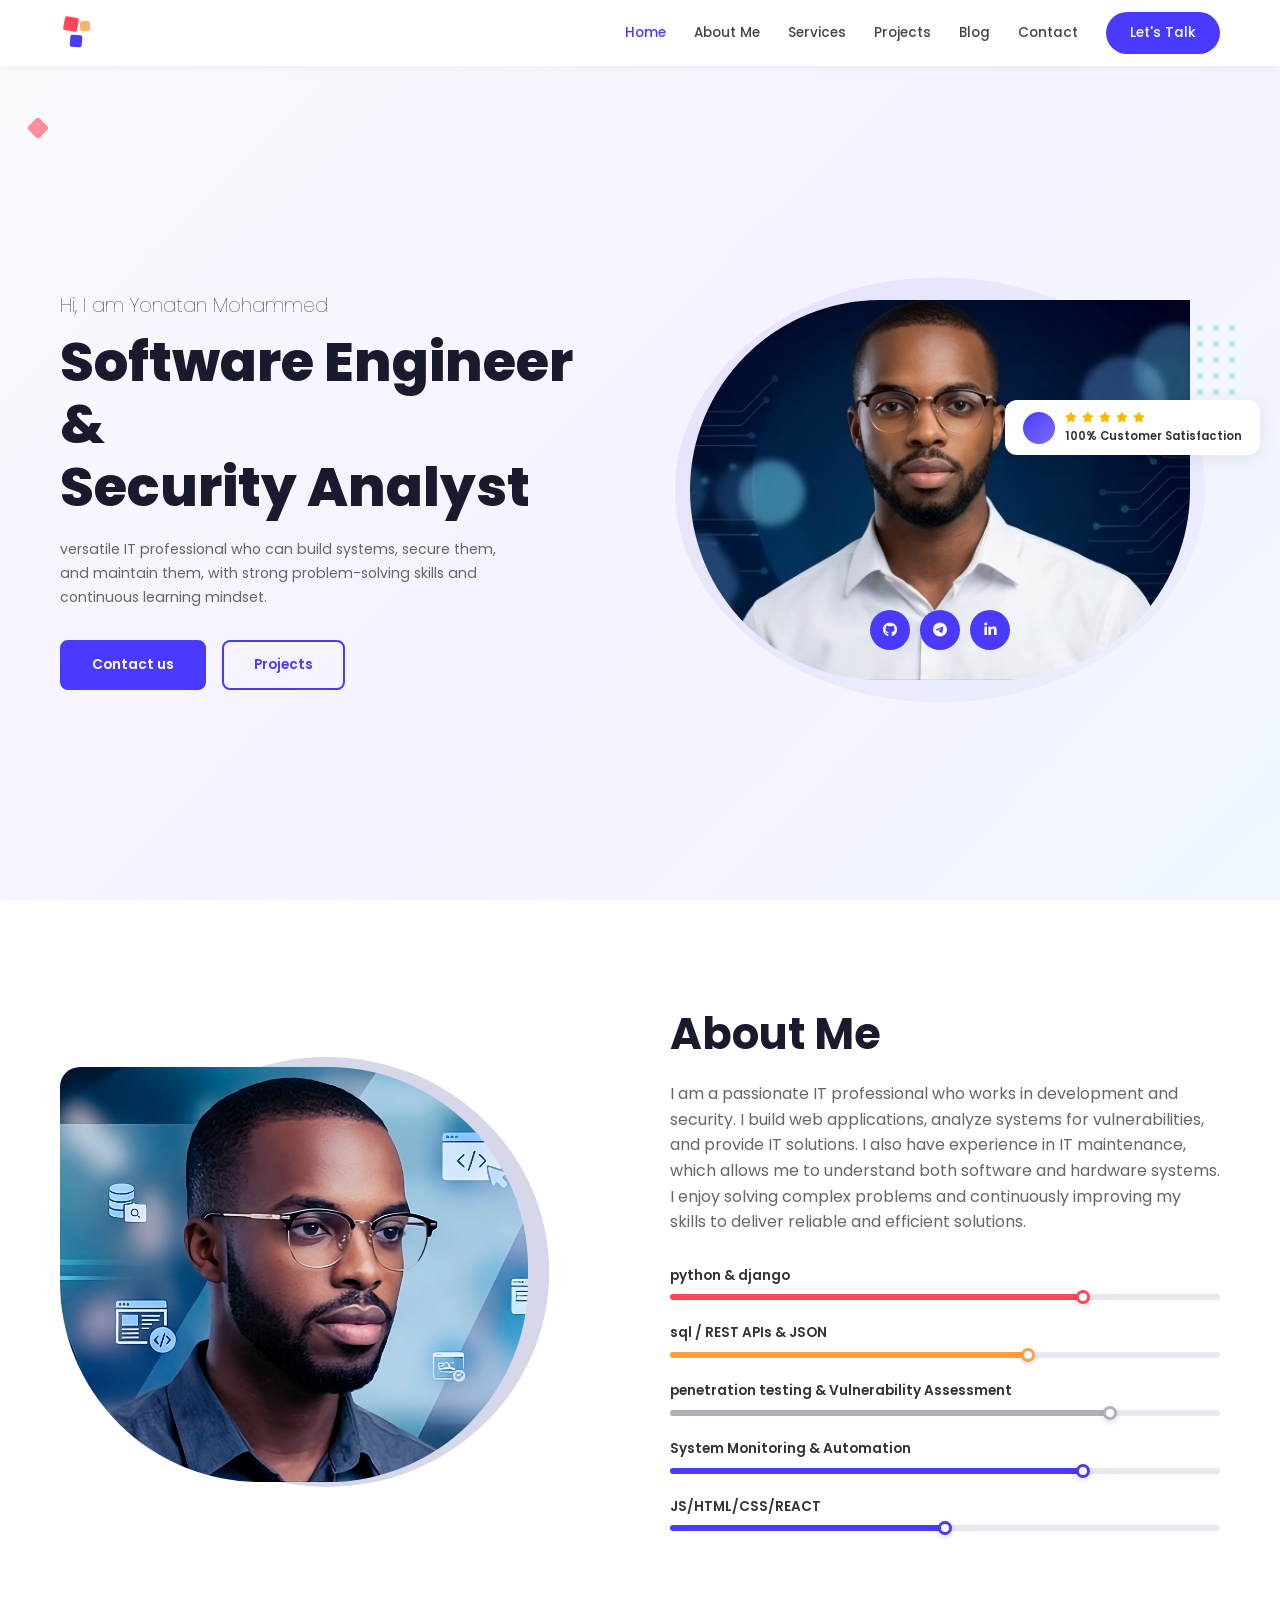
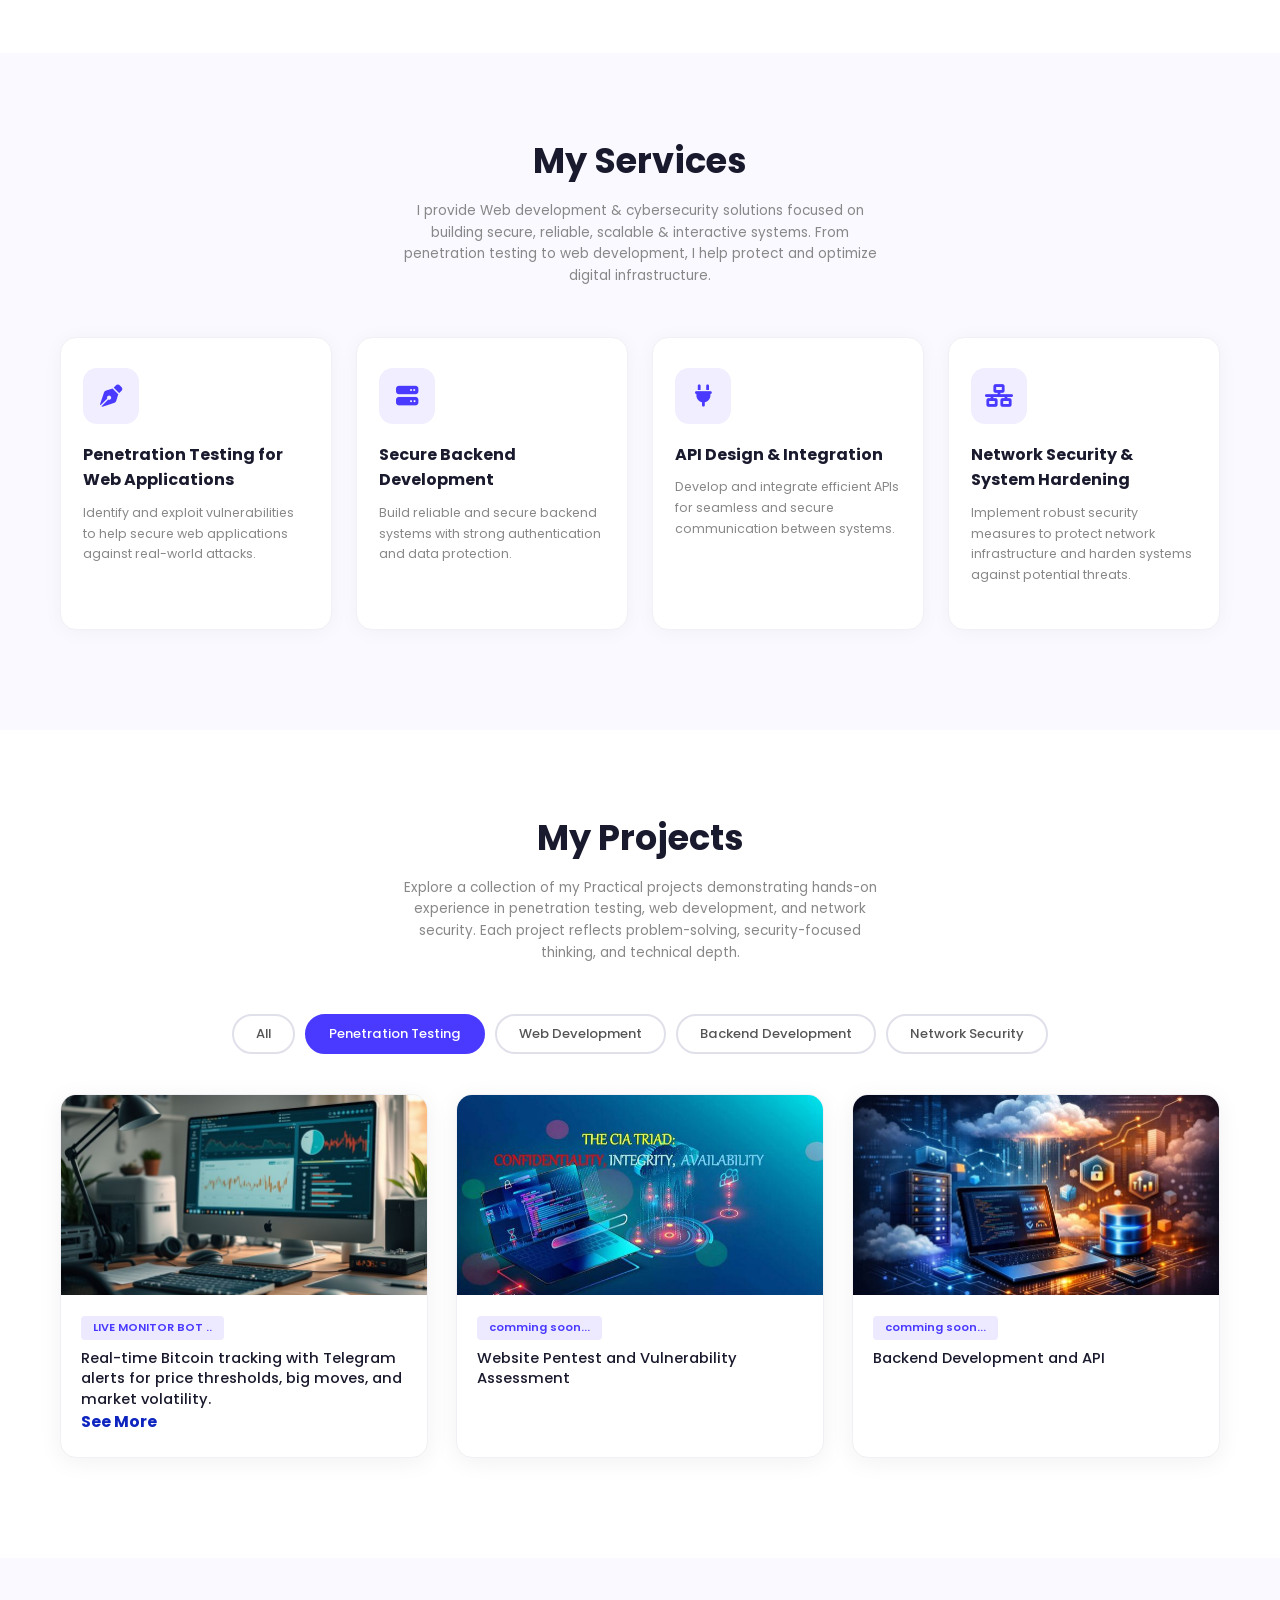
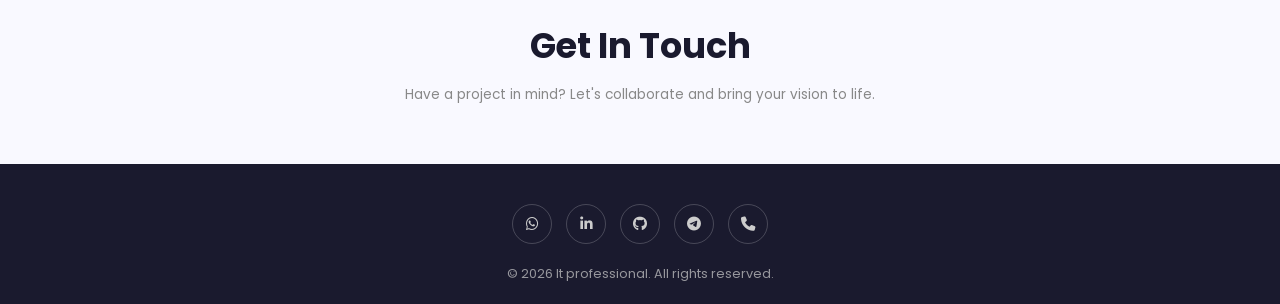
==== commit 2fce858a: "add project btc live monitor" ====
--- a/index.html
+++ b/index.html
@@ -48,7 +48,7 @@
                 <h1>Software Engineer &<br> Security Analyst</h1>
                 <p>versatile IT professional who can build systems, secure them, and maintain them, with strong problem-solving skills and continuous learning mindset.</p>
                 <div class="hero-buttons">
-                    <a href="#contact" class="btn-primary">Contact Us</a>
+                    <a href="#contact" class="btn-primary">Contact us</a>
                     <a href="#portfolio" class="btn-outline">Projects</a>
                 </div>
             </div>
@@ -161,7 +161,7 @@
                     </div>
                     <h3>Penetration Testing for Web Applications</h3>
                     <p>Identify and exploit vulnerabilities to help secure web applications against real-world attacks.</p>
-                    <a href="#" class="read-more">Read more...</a>
+                    <!-- <a href="#" class="read-more">Read more...</a> -->
                 </div>
                 <div class="service-card fade-up fade-up-delay-2">
                     <div class="service-icon">
@@ -169,7 +169,7 @@
                     </div>
                     <h3>Secure Backend Development</h3>
                     <p>Build reliable and secure backend systems with strong authentication and data protection.</p>
-                    <a href="#" class="read-more">Read more...</a>
+                    <!-- <a href="#" class="read-more">Read more...</a> -->
                 </div>
                 <div class="service-card fade-up fade-up-delay-3">
                     <div class="service-icon">
@@ -177,7 +177,7 @@
                     </div>
                     <h3>API Design & Integration</h3>
                     <p>Develop and integrate efficient APIs for seamless and secure communication between systems.</p>
-                    <a href="#" class="read-more">Read more...</a>
+                    <!-- <a href="#" class="read-more">Read more...</a> -->
                 </div>
                 <div class="service-card fade-up fade-up-delay-4">
                     <div class="service-icon">
@@ -185,7 +185,7 @@
                     </div>
                     <h3>Network Security & System Hardening</h3>
                     <p>Implement robust security measures to protect network infrastructure and harden systems against potential threats.</p>
-                    <a href="#" class="read-more">Read more...</a>
+                    <!-- <a href="#" class="read-more">Read more...</a> -->
                 </div>
             </div>
         </div>
@@ -207,6 +207,16 @@
                 <button class="filter-btn" data-filter="network">Network Security</button>
             </div>
             <div class="portfolio-grid">
+                <div class="portfolio-card fade-up fade-up-delay-3" data-category="web">
+                    <div class="portfolio-card-image">
+                        <img src="assets/images/The Benefits of PC Monitoring Software for Remote Writers.jpg">
+                    </div>
+                    <div class="portfolio-card-content">
+                        <span class="portfolio-card-tag">LIVE MONITOR BOT ..</span>
+                        <h3>Real-time Bitcoin tracking with Telegram alerts for price thresholds, big moves, and market volatility.</h3>
+                        <a href="btc-project.html" class="see-more">See More</a>
+                    </div>
+                </div>
                 <div class="portfolio-card fade-up fade-up-delay-1" data-category="ps">
                     <div class="portfolio-card-image">
                         <img src="assets/images/The CIA triad_pptx(1).jpg">
@@ -223,15 +233,6 @@
                     <div class="portfolio-card-content">
                         <span class="portfolio-card-tag">comming soon...</span>
                         <h3>Backend Development and API</h3>
-                    </div>
-                </div>
-                <div class="portfolio-card fade-up fade-up-delay-3" data-category="web">
-                    <div class="portfolio-card-image">
-                        <img src="https://images.unsplash.com/photo-1559028012-481c04fa702d?w=500&h=350&fit=crop" alt="Website Landing Page Design">
-                    </div>
-                    <div class="portfolio-card-content">
-                        <span class="portfolio-card-tag">comming soon...</span>
-                        <h3>Website Landing Page Design & Service</h3>
                     </div>
                 </div>
             </div>
--- a/css/style.css
+++ b/css/style.css
@@ -780,9 +780,21 @@
 
         .portfolio-card-content h3 {
             font-size: 0.92rem;
-            font-weight: 700;
+            font-weight: 500;
             color: #1a1a2e;
             line-height: 1.4;
+        }
+
+        .portfolio-card-content .see-more {
+            color: #0d24be;         /* Bootstrap-like blue */
+            font-weight: bold;       /* Bold text */
+            text-decoration: none;   /* Remove underline */
+            transition: color 0.3s; /* Smooth hover effect */
+        }
+
+        .portfolio-card-content .see-more:hover {
+             color: #b30000;          /* Darker blue on hover */
+             text-decoration: underline;
         }
 
         /* ===== CONTACT SECTION ===== */
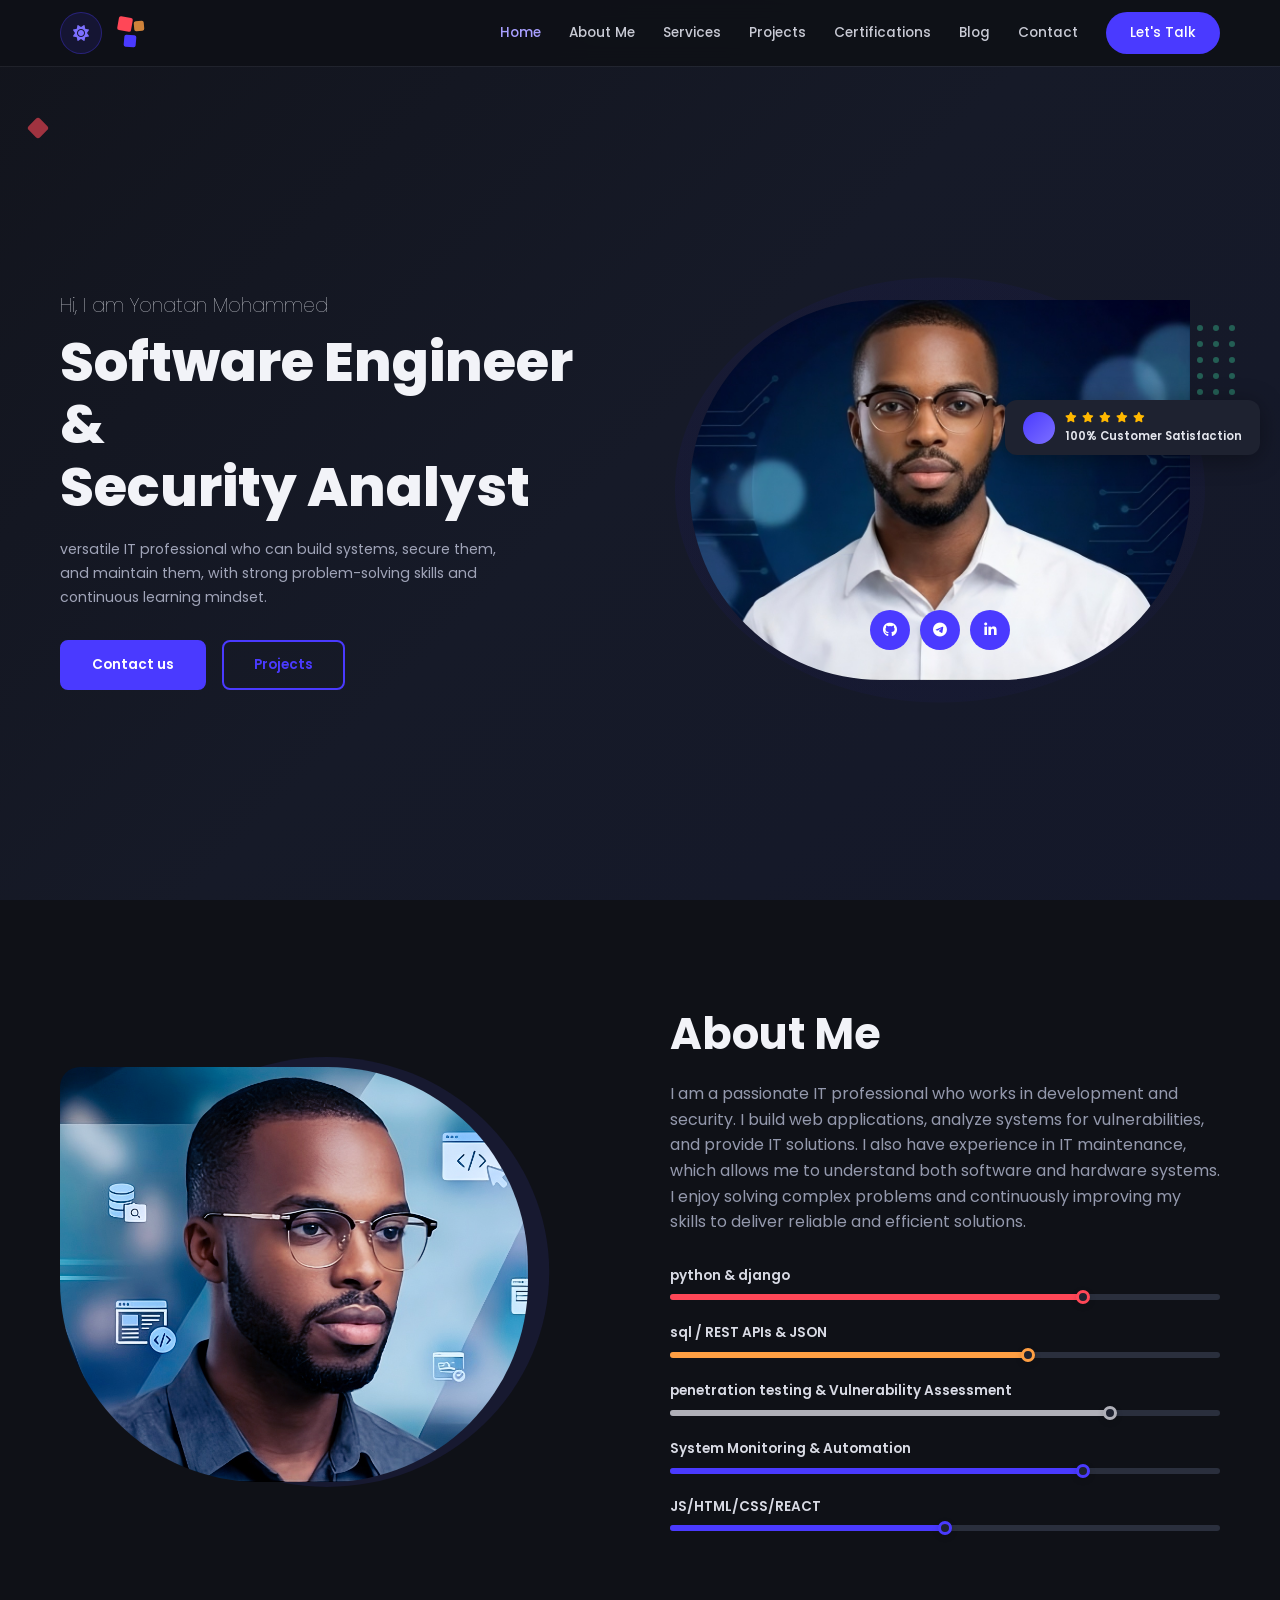
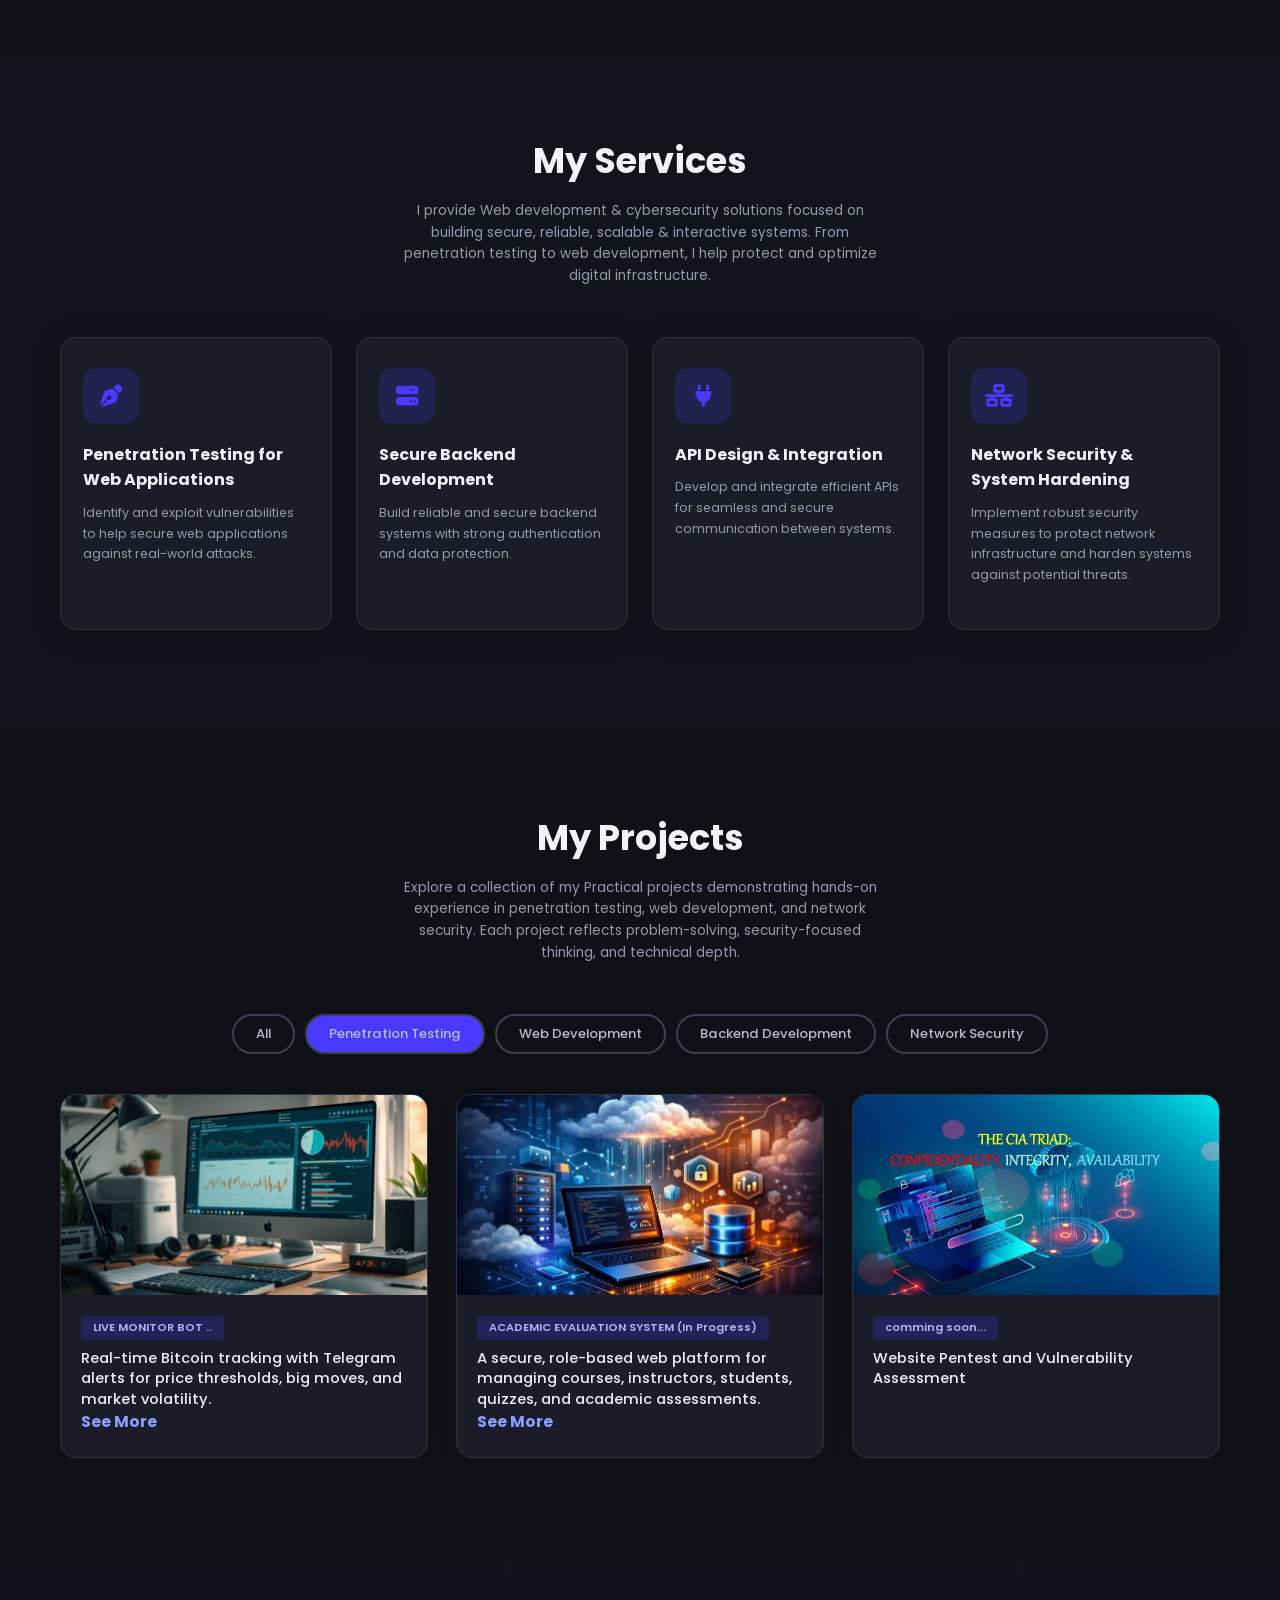
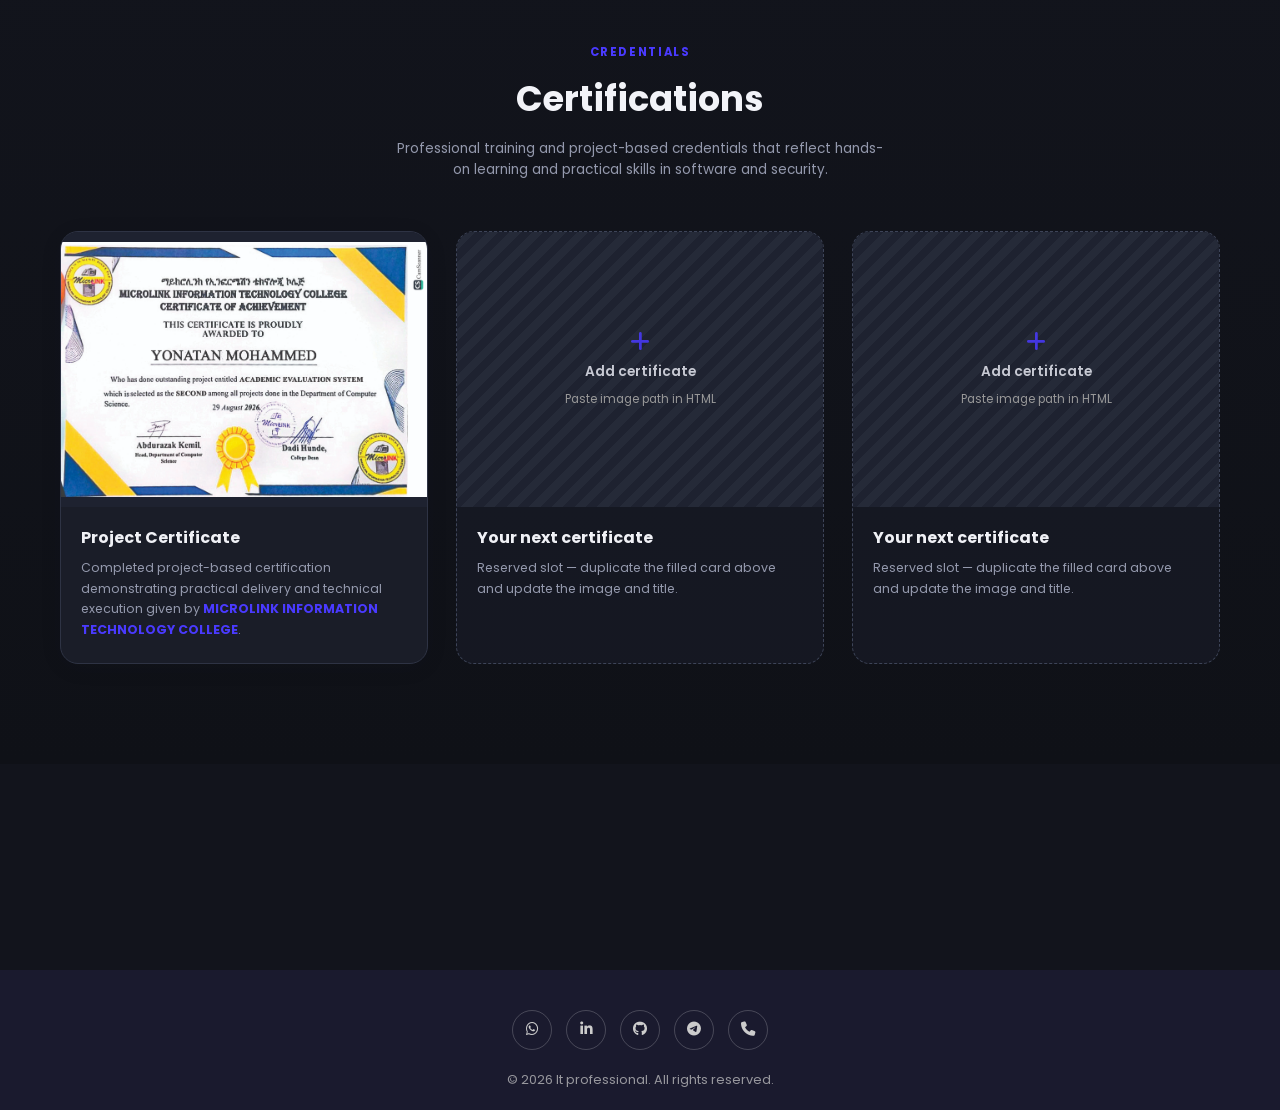
==== commit d34862d5: "Update portfolio project files" ====
--- a/index.html
+++ b/index.html
@@ -1,33 +1,55 @@
-
 <!DOCTYPE html>
 <html lang="en">
+
 <head>
     <meta charset="UTF-8">
     <meta name="viewport" content="width=device-width, initial-scale=1.0">
     <title>Software & Security Engineer Portfolio</title>
-    <link href="https://fonts.googleapis.com/css2?family=Poppins:wght@300;400;500;600;700;800;900&display=swap" rel="stylesheet">
+    <link href="https://fonts.googleapis.com/css2?family=Poppins:wght@300;400;500;600;700;800;900&display=swap"
+        rel="stylesheet">
     <link rel="stylesheet" href="https://cdnjs.cloudflare.com/ajax/libs/font-awesome/6.5.1/css/all.min.css">
     <link rel="stylesheet" href="css/style.css">
+    <script>
+        (function () {
+            try {
+                if (localStorage.getItem('portfolio-theme') === 'light') {
+                    document.documentElement.classList.add('light-mode');
+                }
+            } catch (e) { /* ignore */ }
+        })();
+    </script>
 </head>
+
 <body>
 
     <!-- ===== NAVBAR ===== -->
     <nav class="navbar" role="navigation" aria-label="Main Navigation">
         <div class="container">
-            <a href="#" class="nav-logo" aria-label="Home">
-                <div class="nav-logo-icon">
-                    <svg viewBox="0 0 40 40" fill="none">
-                        <rect x="4" y="4" width="14" height="14" rx="2" fill="#FF4757" transform="rotate(10 11 11)"/>
-                        <rect x="20" y="8" width="10" height="10" rx="2" fill="#FF9F43" transform="rotate(-5 25 13)" opacity="0.8"/>
-                        <rect x="10" y="22" width="12" height="12" rx="2" fill="#4A3AFF" transform="rotate(5 16 28)"/>
-                    </svg>
-                </div>
-            </a>
+            <div class="nav-top-group">
+                <button type="button" class="theme-toggle" id="themeToggle" aria-label="Switch to light mode"
+                    title="Toggle night mode">
+                    <i class="fas fa-sun theme-icon-light" aria-hidden="true"></i>
+                    <i class="fas fa-moon theme-icon-dark" aria-hidden="true"></i>
+                </button>
+                <a href="#" class="nav-logo" aria-label="Home">
+                    <div class="nav-logo-icon">
+                        <svg viewBox="0 0 40 40" fill="none">
+                            <rect x="4" y="4" width="14" height="14" rx="2" fill="#FF4757"
+                                transform="rotate(10 11 11)" />
+                            <rect x="20" y="8" width="10" height="10" rx="2" fill="#FF9F43" transform="rotate(-5 25 13)"
+                                opacity="0.8" />
+                            <rect x="10" y="22" width="12" height="12" rx="2" fill="#4A3AFF"
+                                transform="rotate(5 16 28)" />
+                        </svg>
+                    </div>
+                </a>
+            </div>
             <div class="nav-links" id="navLinks">
                 <a href="#hero" class="active">Home</a>
                 <a href="#about">About Me</a>
                 <a href="#services">Services</a>
                 <a href="#portfolio">Projects</a>
+                <a href="#certifications">Certifications</a>
                 <a href="#contact">Blog</a>
                 <a href="#contact">Contact</a>
                 <a href="#contact" class="btn-lets-talk">Let's Talk</a>
@@ -46,7 +68,8 @@
             <div class="hero-content fade-up">
                 <p class="greeting">Hi, I am Yonatan Mohammed</p>
                 <h1>Software Engineer &<br> Security Analyst</h1>
-                <p>versatile IT professional who can build systems, secure them, and maintain them, with strong problem-solving skills and continuous learning mindset.</p>
+                <p>versatile IT professional who can build systems, secure them, and maintain them, with strong
+                    problem-solving skills and continuous learning mindset.</p>
                 <div class="hero-buttons">
                     <a href="#contact" class="btn-primary">Contact us</a>
                     <a href="#portfolio" class="btn-outline">Projects</a>
@@ -79,20 +102,43 @@
                 <div class="hero-dots-pattern">
                     <svg viewBox="0 0 80 80">
                         <g fill="#3dd9a0" opacity="0.6">
-                            <circle cx="8" cy="8" r="3"/><circle cx="24" cy="8" r="3"/><circle cx="40" cy="8" r="3"/><circle cx="56" cy="8" r="3"/><circle cx="72" cy="8" r="3"/>
-                            <circle cx="8" cy="24" r="3"/><circle cx="24" cy="24" r="3"/><circle cx="40" cy="24" r="3"/><circle cx="56" cy="24" r="3"/><circle cx="72" cy="24" r="3"/>
-                            <circle cx="8" cy="40" r="3"/><circle cx="24" cy="40" r="3"/><circle cx="40" cy="40" r="3"/><circle cx="56" cy="40" r="3"/><circle cx="72" cy="40" r="3"/>
-                            <circle cx="8" cy="56" r="3"/><circle cx="24" cy="56" r="3"/><circle cx="40" cy="56" r="3"/><circle cx="56" cy="56" r="3"/><circle cx="72" cy="56" r="3"/>
-                            <circle cx="8" cy="72" r="3"/><circle cx="24" cy="72" r="3"/><circle cx="40" cy="72" r="3"/><circle cx="56" cy="72" r="3"/><circle cx="72" cy="72" r="3"/>
+                            <circle cx="8" cy="8" r="3" />
+                            <circle cx="24" cy="8" r="3" />
+                            <circle cx="40" cy="8" r="3" />
+                            <circle cx="56" cy="8" r="3" />
+                            <circle cx="72" cy="8" r="3" />
+                            <circle cx="8" cy="24" r="3" />
+                            <circle cx="24" cy="24" r="3" />
+                            <circle cx="40" cy="24" r="3" />
+                            <circle cx="56" cy="24" r="3" />
+                            <circle cx="72" cy="24" r="3" />
+                            <circle cx="8" cy="40" r="3" />
+                            <circle cx="24" cy="40" r="3" />
+                            <circle cx="40" cy="40" r="3" />
+                            <circle cx="56" cy="40" r="3" />
+                            <circle cx="72" cy="40" r="3" />
+                            <circle cx="8" cy="56" r="3" />
+                            <circle cx="24" cy="56" r="3" />
+                            <circle cx="40" cy="56" r="3" />
+                            <circle cx="56" cy="56" r="3" />
+                            <circle cx="72" cy="56" r="3" />
+                            <circle cx="8" cy="72" r="3" />
+                            <circle cx="24" cy="72" r="3" />
+                            <circle cx="40" cy="72" r="3" />
+                            <circle cx="56" cy="72" r="3" />
+                            <circle cx="72" cy="72" r="3" />
                         </g>
                     </svg>
                 </div>
 
                 <!-- Social Icons -->
                 <div class="hero-social">
-                    <a href="https://github.com/yonan-md" target="_blank" class="fb" aria-label="github"><i class="fab fa-github"></i></a>
-                    <a href="https://t.me/+251966063977" target="_blank" class="tg" aria-label="Telegram"><i class="fab fa-telegram-plane"></i></a>
-                    <a href="https://www.linkedin.com/in/yonatan-md-ab3381255/" target="_blank" class="li" aria-label="LinkedIn"><i class="fab fa-linkedin-in"></i></a>
+                    <a href="https://github.com/yonan-md" target="_blank" class="fb" aria-label="github"><i
+                            class="fab fa-github"></i></a>
+                    <a href="https://t.me/+251966063977" target="_blank" class="tg" aria-label="Telegram"><i
+                            class="fab fa-telegram-plane"></i></a>
+                    <a href="https://www.linkedin.com/in/yonatan-md-ab3381255/" target="_blank" class="li"
+                        aria-label="LinkedIn"><i class="fab fa-linkedin-in"></i></a>
                 </div>
             </div>
         </div>
@@ -110,7 +156,11 @@
             </div>
             <div class="about-content fade-up fade-up-delay-2">
                 <h2>About Me</h2>
-                <p class="about-subtitle">I am a passionate IT professional who works in development and security. I build web applications, analyze systems for vulnerabilities, and provide IT solutions. I also have experience in IT maintenance, which allows me to understand both software and hardware systems. I enjoy solving complex problems and continuously improving my skills to deliver reliable and efficient solutions.</p>
+                <p class="about-subtitle">I am a passionate IT professional who works in development and security. I
+                    build web applications, analyze systems for vulnerabilities, and provide IT solutions. I also have
+                    experience in IT maintenance, which allows me to understand both software and hardware systems. I
+                    enjoy solving complex problems and continuously improving my skills to deliver reliable and
+                    efficient solutions.</p>
 
                 <div class="skill-bar">
                     <div class="skill-label">python & django</div>
@@ -151,8 +201,9 @@
         <div class="container">
             <div class="section-header fade-up">
                 <h2>My Services</h2>
-                <p>I provide Web development & cybersecurity solutions focused on building secure, reliable, scalable & interactive systems.
-From penetration testing to web development, I help protect and optimize digital infrastructure.</p>
+                <p>I provide Web development & cybersecurity solutions focused on building secure, reliable, scalable &
+                    interactive systems.
+                    From penetration testing to web development, I help protect and optimize digital infrastructure.</p>
             </div>
             <div class="services-grid">
                 <div class="service-card fade-up fade-up-delay-1">
@@ -160,7 +211,8 @@
                         <i class="fas fa-pen-nib"></i>
                     </div>
                     <h3>Penetration Testing for Web Applications</h3>
-                    <p>Identify and exploit vulnerabilities to help secure web applications against real-world attacks.</p>
+                    <p>Identify and exploit vulnerabilities to help secure web applications against real-world attacks.
+                    </p>
                     <!-- <a href="#" class="read-more">Read more...</a> -->
                 </div>
                 <div class="service-card fade-up fade-up-delay-2">
@@ -184,7 +236,8 @@
                         <i class="fas fa-network-wired"></i>
                     </div>
                     <h3>Network Security & System Hardening</h3>
-                    <p>Implement robust security measures to protect network infrastructure and harden systems against potential threats.</p>
+                    <p>Implement robust security measures to protect network infrastructure and harden systems against
+                        potential threats.</p>
                     <!-- <a href="#" class="read-more">Read more...</a> -->
                 </div>
             </div>
@@ -196,8 +249,9 @@
         <div class="container">
             <div class="section-header fade-up">
                 <h2>My Projects</h2>
-                <p>Explore a collection of my Practical projects demonstrating hands-on experience in penetration testing, web development, and network security.
-Each project reflects problem-solving, security-focused thinking, and technical depth.</p>
+                <p>Explore a collection of my Practical projects demonstrating hands-on experience in penetration
+                    testing, web development, and network security.
+                    Each project reflects problem-solving, security-focused thinking, and technical depth.</p>
             </div>
             <div class="portfolio-filters fade-up">
                 <button class="filter-btn" data-filter="all">All</button>
@@ -213,8 +267,21 @@
                     </div>
                     <div class="portfolio-card-content">
                         <span class="portfolio-card-tag">LIVE MONITOR BOT ..</span>
-                        <h3>Real-time Bitcoin tracking with Telegram alerts for price thresholds, big moves, and market volatility.</h3>
+                        <h3>Real-time Bitcoin tracking with Telegram alerts for price thresholds, big moves, and market
+                            volatility.</h3>
                         <a href="btc-project.html" class="see-more">See More</a>
+                    </div>
+                </div>
+                <div class="portfolio-card fade-up fade-up-delay-2" data-category="back">
+                    <div class="portfolio-card-image">
+                        <img
+                            src="assets/images/What It Takes to Hire Backend Developers for High-Performance Cloud Apps.jpg">
+                    </div>
+                    <div class="portfolio-card-content">
+                        <span class="portfolio-card-tag">ACADEMIC EVALUATION SYSTEM (In Progress)</span>
+                        <h3>A secure, role-based web platform for managing courses, instructors, students, quizzes, and
+                            academic assessments.</h3>
+                        <a href="academic-evaluation-system.html" class="see-more">See More</a>
                     </div>
                 </div>
                 <div class="portfolio-card fade-up fade-up-delay-1" data-category="ps">
@@ -226,18 +293,78 @@
                         <h3>Website Pentest and Vulnerability Assessment</h3>
                     </div>
                 </div>
-                <div class="portfolio-card fade-up fade-up-delay-2" data-category="back">
-                    <div class="portfolio-card-image">
-                        <img src="assets/images/What It Takes to Hire Backend Developers for High-Performance Cloud Apps.jpg">
-                    </div>
-                    <div class="portfolio-card-content">
-                        <span class="portfolio-card-tag">comming soon...</span>
-                        <h3>Backend Development and API</h3>
-                    </div>
-                </div>
-            </div>
-        </div>
-    </section>
+            </div>
+        </div>
+    </section>
+
+    <!-- ===== CERTIFICATIONS SECTION ===== -->
+    <section class="certifications" id="certifications">
+        <div class="container">
+            <div class="section-header fade-up">
+                <span class="section-eyebrow">Credentials</span>
+                <h2>Certifications</h2>
+                <p>Professional training and project-based credentials that reflect hands-on learning and practical
+                    skills in software and security.</p>
+            </div>
+            <div class="cert-grid">
+                <article class="cert-card fade-up fade-up-delay-1">
+                    <button type="button" class="cert-card-media cert-open-lightbox"
+                        data-cert-src="assets/images/certeficates/Project Certeficate.jpg"
+                        data-cert-title="Project Certificate" aria-label="View Project Certificate full size">
+                        <img src="assets/images/certeficates/Project Certeficate.jpg" alt="Project Certificate">
+                        <span class="cert-zoom-hint"><i class="fas fa-search-plus" aria-hidden="true"></i> View</span>
+                    </button>
+                    <div class="cert-card-body">
+                        <h3>Project Certificate</h3>
+                        <p>Completed project-based certification demonstrating practical delivery and technical
+                            execution given by <span class="cert-institution">MICROLINK INFORMATION TECHNOLOGY
+                                COLLEGE</span>.</p>
+                    </div>
+                </article>
+
+                <!--
+                  ADD ANOTHER CERTIFICATE: Copy the <article class="cert-card"> block above.
+                  Replace data-cert-src, img src, alt, h3, and p with your details.
+                  Remove class "cert-card--placeholder" from placeholders when you fill them in.
+                -->
+                <article class="cert-card cert-card--placeholder fade-up fade-up-delay-2">
+                    <div class="cert-card-media cert-placeholder-inner">
+                        <i class="fas fa-plus" aria-hidden="true"></i>
+                        <span>Add certificate</span>
+                        <small>Paste image path in HTML</small>
+                    </div>
+                    <div class="cert-card-body">
+                        <h3>Your next certificate</h3>
+                        <p>Reserved slot — duplicate the filled card above and update the image and title.</p>
+                    </div>
+                </article>
+
+                <article class="cert-card cert-card--placeholder fade-up fade-up-delay-3">
+                    <div class="cert-card-media cert-placeholder-inner">
+                        <i class="fas fa-plus" aria-hidden="true"></i>
+                        <span>Add certificate</span>
+                        <small>Paste image path in HTML</small>
+                    </div>
+                    <div class="cert-card-body">
+                        <h3>Your next certificate</h3>
+                        <p>Reserved slot — duplicate the filled card above and update the image and title.</p>
+                    </div>
+                </article>
+            </div>
+        </div>
+    </section>
+
+    <!-- Certificate lightbox (opens when you click a certificate image) -->
+    <div class="cert-lightbox" id="certLightbox" hidden role="dialog" aria-modal="true"
+        aria-labelledby="certLightboxTitle">
+        <button type="button" class="cert-lightbox-close" id="certLightboxClose" aria-label="Close certificate view">
+            <i class="fas fa-times" aria-hidden="true"></i>
+        </button>
+        <figure class="cert-lightbox-content">
+            <img id="certLightboxImg" src="" alt="">
+            <figcaption id="certLightboxTitle"></figcaption>
+        </figure>
+    </div>
 
     <!-- ===== CONTACT SECTION ===== -->
     <section class="contact" id="contact">
@@ -253,17 +380,22 @@
     <footer class="footer">
         <div class="container">
             <div class="footer-social">
-                <a href="https://wa.me/+251966063977" target="_blank" aria-label="WhatsApp"><i class="fab fa-whatsapp"></i></a>
-                <a href="https://www.linkedin.com/in/yonatan-md-ab3381255/?lipi=urn%3Ali%3Apage%3Ad_flagship3_profile_view_base_contact_details%3Bp%2B6n%2FNo9TgmKaODfmTkZJw%3D%3D" target="_blank" aria-label="LinkedIn"><i class="fab fa-linkedin-in"></i></a>
-                <a  href="https://github.com/yonan-md" target="_blank" aria-label="github"><i class="fab fa-github"></i></a>
-                <a  href="https://t.me/+251966063977" target="_blank" aria-label="Telegram"><i class="fab fa-telegram"></i></a>
+                <a href="https://wa.me/+251966063977" target="_blank" aria-label="WhatsApp"><i
+                        class="fab fa-whatsapp"></i></a>
+                <a href="https://www.linkedin.com/in/yonatan-md-ab3381255/?lipi=urn%3Ali%3Apage%3Ad_flagship3_profile_view_base_contact_details%3Bp%2B6n%2FNo9TgmKaODfmTkZJw%3D%3D"
+                    target="_blank" aria-label="LinkedIn"><i class="fab fa-linkedin-in"></i></a>
+                <a href="https://github.com/yonan-md" target="_blank" aria-label="github"><i
+                        class="fab fa-github"></i></a>
+                <a href="https://t.me/+251966063977" target="_blank" aria-label="Telegram"><i
+                        class="fab fa-telegram"></i></a>
                 <a href="tel:+251966063977" target="_blank" aria-label="Call Me"><i class="fas fa-phone"></i></a>
             </div>
             <p>&copy; 2026 It professional. All rights reserved.</p>
         </div>
     </footer>
-    
+
     <script src="js/script.js"></script>
-    
+
 </body>
+
 </html>
--- a/css/style.css
+++ b/css/style.css
@@ -43,13 +43,24 @@
             backdrop-filter: blur(10px);
             box-shadow: 0 1px 10px rgba(0,0,0,0.05);
             padding: 12px 0;
-            transition: box-shadow 0.3s ease;
+            transition: box-shadow 0.3s ease, padding 0.3s ease;
+        }
+
+        .navbar.navbar-scrolled {
+            box-shadow: 0 4px 24px rgba(26, 26, 46, 0.08);
+            padding: 10px 0;
         }
 
         .navbar .container {
             display: flex;
             align-items: center;
             justify-content: space-between;
+        }
+
+        .nav-top-group {
+            display: flex;
+            align-items: center;
+            gap: 12px;
         }
 
         .nav-logo {
@@ -144,6 +155,60 @@
             background: #333;
             border-radius: 2px;
             transition: all 0.3s ease;
+        }
+
+        .theme-toggle {
+            width: 42px;
+            height: 42px;
+            flex-shrink: 0;
+            border-radius: 50%;
+            border: 1px solid rgba(74, 58, 255, 0.35);
+            background: rgba(74, 58, 255, 0.12);
+            color: #7c6fff;
+            cursor: pointer;
+            display: flex;
+            align-items: center;
+            justify-content: center;
+            font-size: 1rem;
+            transition: background 0.25s ease, border-color 0.25s ease, transform 0.25s ease, color 0.25s ease;
+        }
+
+        .theme-toggle:hover {
+            background: rgba(74, 58, 255, 0.22);
+            border-color: #4A3AFF;
+            color: #a89fff;
+            transform: scale(1.06);
+        }
+
+        .theme-toggle:active {
+            transform: scale(0.96);
+        }
+
+        .theme-icon-light,
+        .theme-icon-dark {
+            pointer-events: none;
+        }
+
+        html:not(.light-mode) .theme-icon-light {
+            display: block;
+        }
+
+        html:not(.light-mode) .theme-icon-dark {
+            display: none;
+        }
+
+        html.light-mode .theme-icon-light {
+            display: none;
+        }
+
+        html.light-mode .theme-icon-dark {
+            display: block;
+        }
+
+        html.light-mode .theme-toggle {
+            background: #f0eeff;
+            border-color: #d8d2ff;
+            color: #4A3AFF;
         }
 
         /* ===== HERO SECTION ===== */
@@ -597,6 +662,16 @@
             margin-bottom: 50px;
         }
 
+        .section-eyebrow {
+            display: inline-block;
+            font-size: 0.72rem;
+            font-weight: 700;
+            letter-spacing: 0.14em;
+            text-transform: uppercase;
+            color: #4A3AFF;
+            margin-bottom: 10px;
+        }
+
         .section-header h2 {
             font-size: 2.2rem;
             font-weight: 700;
@@ -795,6 +870,208 @@
         .portfolio-card-content .see-more:hover {
              color: #b30000;          /* Darker blue on hover */
              text-decoration: underline;
+        }
+
+        /* ===== CERTIFICATIONS SECTION ===== */
+        .certifications {
+            padding: 80px 0 100px;
+            background: linear-gradient(180deg, #f9f9ff 0%, #fff 100%);
+        }
+
+        .cert-grid {
+            display: grid;
+            grid-template-columns: repeat(3, 1fr);
+            gap: 28px;
+        }
+
+        .cert-card {
+            background: #fff;
+            border-radius: 18px;
+            overflow: hidden;
+            border: 1px solid #ececf4;
+            box-shadow: 0 4px 24px rgba(26, 26, 46, 0.06);
+            transition: transform 0.35s ease, box-shadow 0.35s ease, border-color 0.35s ease;
+            display: flex;
+            flex-direction: column;
+        }
+
+        .cert-card:not(.cert-card--placeholder):hover {
+            transform: translateY(-6px);
+            box-shadow: 0 16px 48px rgba(74, 58, 255, 0.12);
+            border-color: rgba(74, 58, 255, 0.25);
+        }
+
+        .cert-card-media {
+            position: relative;
+            width: 100%;
+            aspect-ratio: 4 / 3;
+            border: none;
+            padding: 0;
+            background: #eef0f8;
+            cursor: pointer;
+            font: inherit;
+            text-align: left;
+        }
+
+        .cert-card-media img {
+            width: 100%;
+            height: 100%;
+            object-fit: contain;
+            object-position: center;
+            background: #fff;
+            transition: transform 0.45s ease;
+        }
+
+        .cert-card:not(.cert-card--placeholder):hover .cert-card-media img {
+            transform: scale(1.02);
+        }
+
+        .cert-zoom-hint {
+            position: absolute;
+            inset: auto 12px 12px auto;
+            display: flex;
+            align-items: center;
+            gap: 6px;
+            padding: 6px 12px;
+            border-radius: 999px;
+            background: rgba(26, 26, 46, 0.72);
+            color: #fff;
+            font-size: 0.72rem;
+            font-weight: 600;
+            opacity: 0;
+            transform: translateY(6px);
+            transition: opacity 0.3s ease, transform 0.3s ease;
+        }
+
+        .cert-card:not(.cert-card--placeholder):hover .cert-zoom-hint {
+            opacity: 1;
+            transform: translateY(0);
+        }
+
+        .cert-card-body {
+            padding: 18px 20px 22px;
+            flex: 1;
+        }
+
+        .cert-card-body h3 {
+            font-size: 1rem;
+            font-weight: 700;
+            color: #1a1a2e;
+            margin-bottom: 8px;
+        }
+
+        .cert-card-body p {
+            font-size: 0.78rem;
+            color: #777;
+            line-height: 1.65;
+        }
+
+        .cert-institution {
+            font-weight: 700;
+            color: #4A3AFF;
+        }
+
+        .cert-card--placeholder {
+            border-style: dashed;
+            border-color: #c8c8dc;
+            background: rgba(255, 255, 255, 0.65);
+            box-shadow: none;
+        }
+
+        .cert-card--placeholder:hover {
+            transform: none;
+            border-color: #4A3AFF;
+        }
+
+        .cert-placeholder-inner {
+            display: flex;
+            flex-direction: column;
+            align-items: center;
+            justify-content: center;
+            gap: 8px;
+            color: #8a8aa3;
+            cursor: default;
+            background: repeating-linear-gradient(
+                -45deg,
+                #f4f4fa,
+                #f4f4fa 8px,
+                #ececf4 8px,
+                #ececf4 16px
+            );
+        }
+
+        .cert-placeholder-inner i {
+            font-size: 1.4rem;
+            color: #4A3AFF;
+            opacity: 0.85;
+        }
+
+        .cert-placeholder-inner span {
+            font-size: 0.85rem;
+            font-weight: 600;
+            color: #555;
+        }
+
+        .cert-placeholder-inner small {
+            font-size: 0.72rem;
+            color: #999;
+        }
+
+        .cert-lightbox {
+            position: fixed;
+            inset: 0;
+            z-index: 2000;
+            display: flex;
+            align-items: center;
+            justify-content: center;
+            padding: 24px;
+            background: rgba(15, 15, 28, 0.88);
+            backdrop-filter: blur(6px);
+        }
+
+        .cert-lightbox[hidden] {
+            display: none !important;
+        }
+
+        .cert-lightbox-close {
+            position: absolute;
+            top: 20px;
+            right: 20px;
+            width: 44px;
+            height: 44px;
+            border: none;
+            border-radius: 50%;
+            background: rgba(255, 255, 255, 0.12);
+            color: #fff;
+            font-size: 1.1rem;
+            cursor: pointer;
+            transition: background 0.25s ease, transform 0.25s ease;
+        }
+
+        .cert-lightbox-close:hover {
+            background: rgba(255, 255, 255, 0.22);
+            transform: scale(1.05);
+        }
+
+        .cert-lightbox-content {
+            max-width: min(920px, 100%);
+            margin: 0;
+        }
+
+        .cert-lightbox-content img {
+            width: 100%;
+            max-height: min(78vh, 720px);
+            object-fit: contain;
+            border-radius: 12px;
+            box-shadow: 0 24px 64px rgba(0, 0, 0, 0.45);
+        }
+
+        .cert-lightbox-content figcaption {
+            margin-top: 14px;
+            text-align: center;
+            color: #e8e8f0;
+            font-size: 0.9rem;
+            font-weight: 500;
         }
 
         /* ===== CONTACT SECTION ===== */
@@ -938,6 +1215,10 @@
             }
 
             .portfolio-grid {
+                grid-template-columns: repeat(2, 1fr);
+            }
+
+            .cert-grid {
                 grid-template-columns: repeat(2, 1fr);
             }
         }
@@ -1024,6 +1305,12 @@
                 margin: 0 auto;
             }
 
+            .cert-grid {
+                grid-template-columns: 1fr;
+                max-width: 400px;
+                margin: 0 auto;
+            }
+
             .contact-form {
                 grid-template-columns: 1fr;
             }
@@ -1055,3 +1342,200 @@
         .nav-hamburger.active span:nth-child(3) {
             transform: rotate(-45deg) translate(5px, -6px);
         }
+
+        /* ===== NIGHT MODE (default) ===== */
+        html:not(.light-mode) body {
+            background: #0f1117;
+            color: #e4e6ed;
+        }
+
+        html:not(.light-mode) .navbar {
+            background: rgba(15, 17, 23, 0.96);
+            box-shadow: 0 1px 0 rgba(255, 255, 255, 0.06);
+        }
+
+        html:not(.light-mode) .navbar.navbar-scrolled {
+            box-shadow: 0 4px 24px rgba(0, 0, 0, 0.35);
+        }
+
+        html:not(.light-mode) .nav-links a {
+            color: #c8cad4;
+        }
+
+        html:not(.light-mode) .nav-links a:hover,
+        html:not(.light-mode) .nav-links a.active {
+            color: #a89fff;
+        }
+
+        html:not(.light-mode) .nav-hamburger span {
+            background: #e4e6ed;
+        }
+
+        html:not(.light-mode) .hero {
+            background: linear-gradient(135deg, #12141c 0%, #161a28 50%, #14182a 100%);
+        }
+
+        html:not(.light-mode) .hero-content .greeting {
+            color: #e4e6ed;
+        }
+
+        html:not(.light-mode) .hero-content h1 {
+            color: #f2f3f8;
+        }
+
+        html:not(.light-mode) .hero-content p {
+            color: #a0a4b8;
+        }
+
+        html:not(.light-mode) .review-badge {
+            background: #1e2230;
+            box-shadow: 0 4px 24px rgba(0, 0, 0, 0.35);
+        }
+
+        html:not(.light-mode) .review-badge .review-text {
+            color: #e4e6ed;
+        }
+
+        html:not(.light-mode) .about {
+            background: #0f1117;
+        }
+
+        html:not(.light-mode) .about-content h2,
+        html:not(.light-mode) .section-header h2 {
+            color: #f2f3f8;
+        }
+
+        html:not(.light-mode) .about-content .about-subtitle,
+        html:not(.light-mode) .section-header p {
+            color: #9499ad;
+        }
+
+        html:not(.light-mode) .skill-bar .skill-label {
+            color: #d8dae4;
+        }
+
+        html:not(.light-mode) .skill-track {
+            background: #2a2f3d;
+        }
+
+        html:not(.light-mode) .skill-fill::after {
+            background: #1e2230;
+        }
+
+        html:not(.light-mode) .services {
+            background: #12141c;
+        }
+
+        html:not(.light-mode) .service-card {
+            background: #1a1d28;
+            border-color: #2e3344;
+            box-shadow: 0 4px 24px rgba(0, 0, 0, 0.2);
+        }
+
+        html:not(.light-mode) .service-card h3 {
+            color: #f0f1f6;
+        }
+
+        html:not(.light-mode) .service-card p {
+            color: #9499ad;
+        }
+
+        html:not(.light-mode) .service-card .service-icon {
+            background: rgba(74, 58, 255, 0.18);
+        }
+
+        html:not(.light-mode) .portfolio {
+            background: #0f1117;
+        }
+
+        html:not(.light-mode) .filter-btn {
+            border-color: #3a4052;
+            color: #b8bcc8;
+        }
+
+        html:not(.light-mode) .filter-btn:hover {
+            border-color: #7c6fff;
+            color: #c4b8ff;
+        }
+
+        html:not(.light-mode) .portfolio-card {
+            background: #1a1d28;
+            border-color: #2e3344;
+        }
+
+        html:not(.light-mode) .portfolio-card-image {
+            background: #252a38;
+        }
+
+        html:not(.light-mode) .portfolio-card-content h3 {
+            color: #eceef4;
+        }
+
+        html:not(.light-mode) .portfolio-card-tag {
+            background: rgba(74, 58, 255, 0.22);
+            color: #b8adff;
+        }
+
+        html:not(.light-mode) .portfolio-card-content .see-more {
+            color: #8b9cff;
+        }
+
+        html:not(.light-mode) .certifications {
+            background: linear-gradient(180deg, #12141c 0%, #0f1117 100%);
+        }
+
+        html:not(.light-mode) .cert-card {
+            background: #1a1d28;
+            border-color: #2e3344;
+        }
+
+        html:not(.light-mode) .cert-card-body h3 {
+            color: #f0f1f6;
+        }
+
+        html:not(.light-mode) .cert-card-body p {
+            color: #9499ad;
+        }
+
+        html:not(.light-mode) .cert-card-media {
+            background: #252a38;
+        }
+
+        html:not(.light-mode) .cert-card-media img {
+            background: #1e2230;
+        }
+
+        html:not(.light-mode) .cert-card--placeholder {
+            background: rgba(26, 29, 40, 0.65);
+            border-color: #3d4458;
+        }
+
+        html:not(.light-mode) .cert-placeholder-inner {
+            color: #9499ad;
+            background: repeating-linear-gradient(
+                -45deg,
+                #1e2230,
+                #1e2230 8px,
+                #252a38 8px,
+                #252a38 16px
+            );
+        }
+
+        html:not(.light-mode) .cert-placeholder-inner span {
+            color: #c8cad4;
+        }
+
+        html:not(.light-mode) .contact {
+            background: #12141c;
+        }
+
+        html:not(.light-mode) ::-webkit-scrollbar-track {
+            background: #1a1d28;
+        }
+
+        @media (max-width: 768px) {
+            html:not(.light-mode) .nav-links {
+                background: #1a1d28;
+                box-shadow: 0 10px 30px rgba(0, 0, 0, 0.45);
+            }
+        }
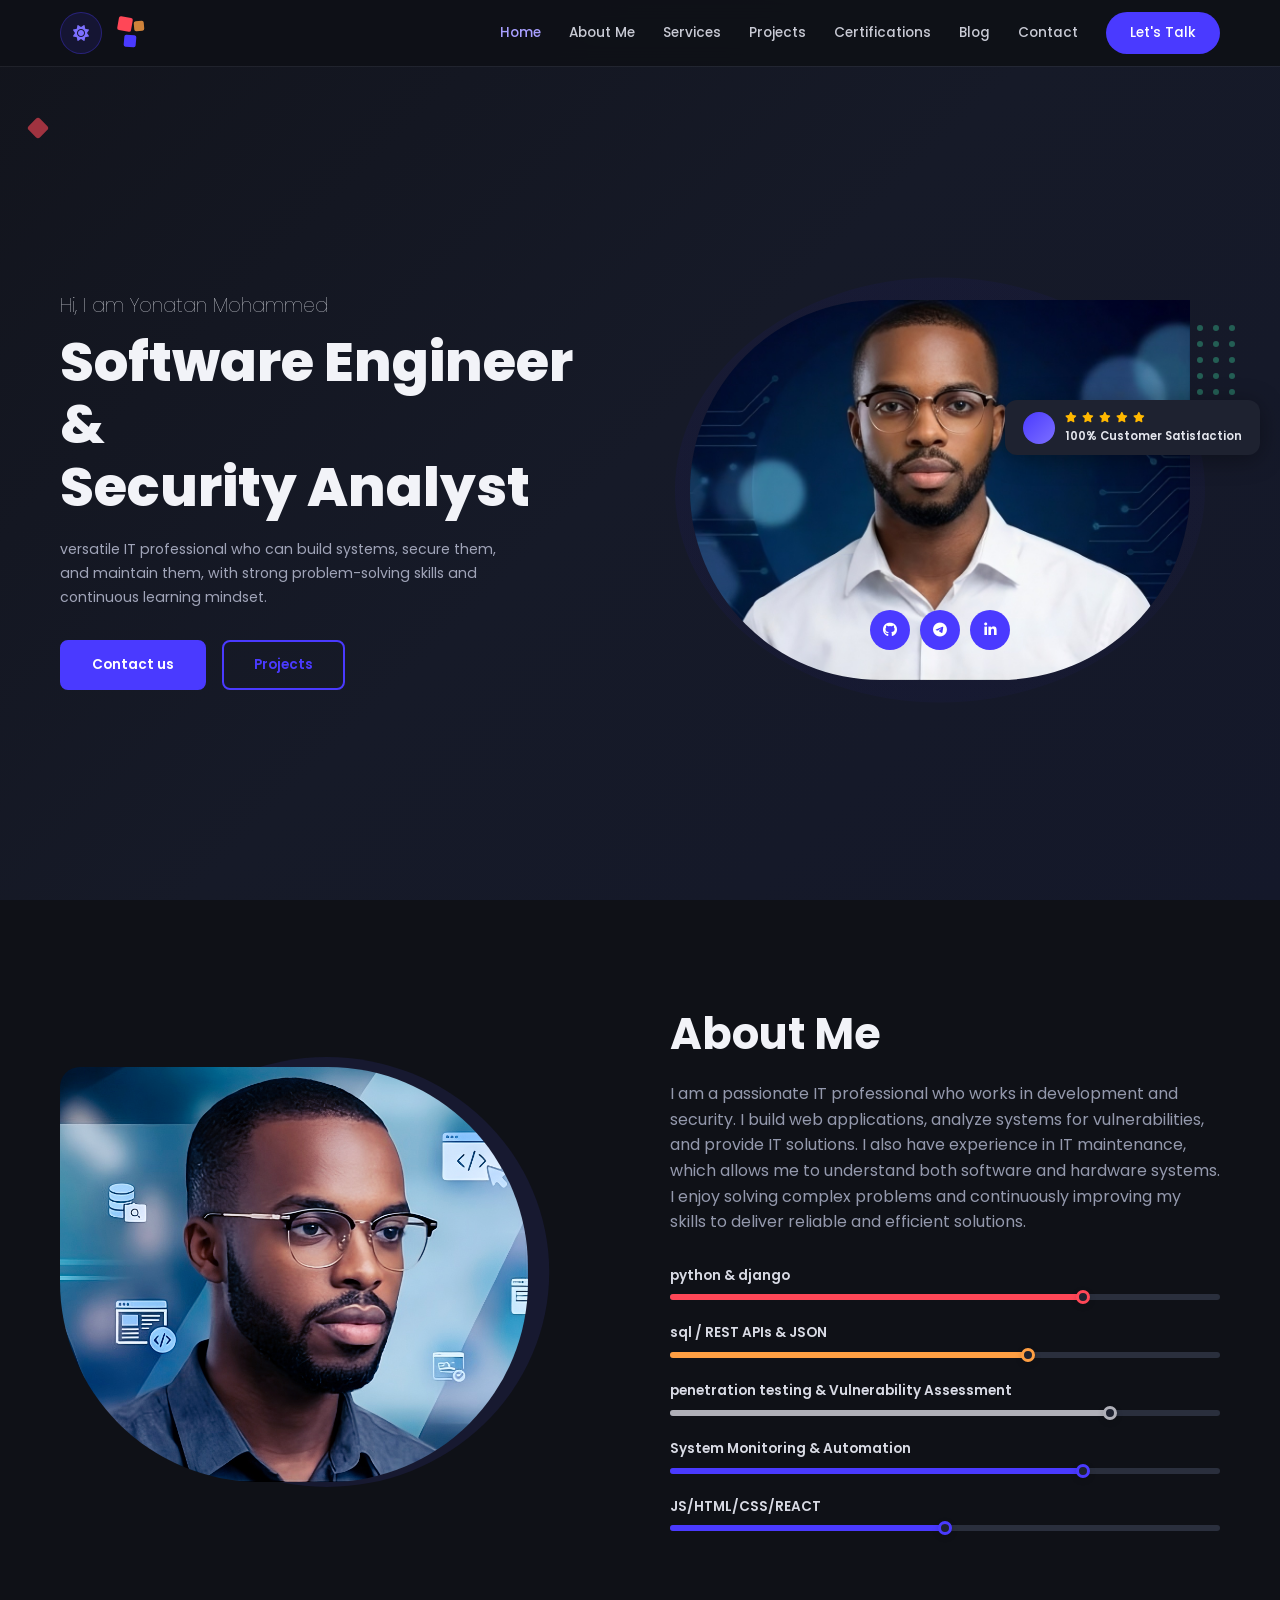
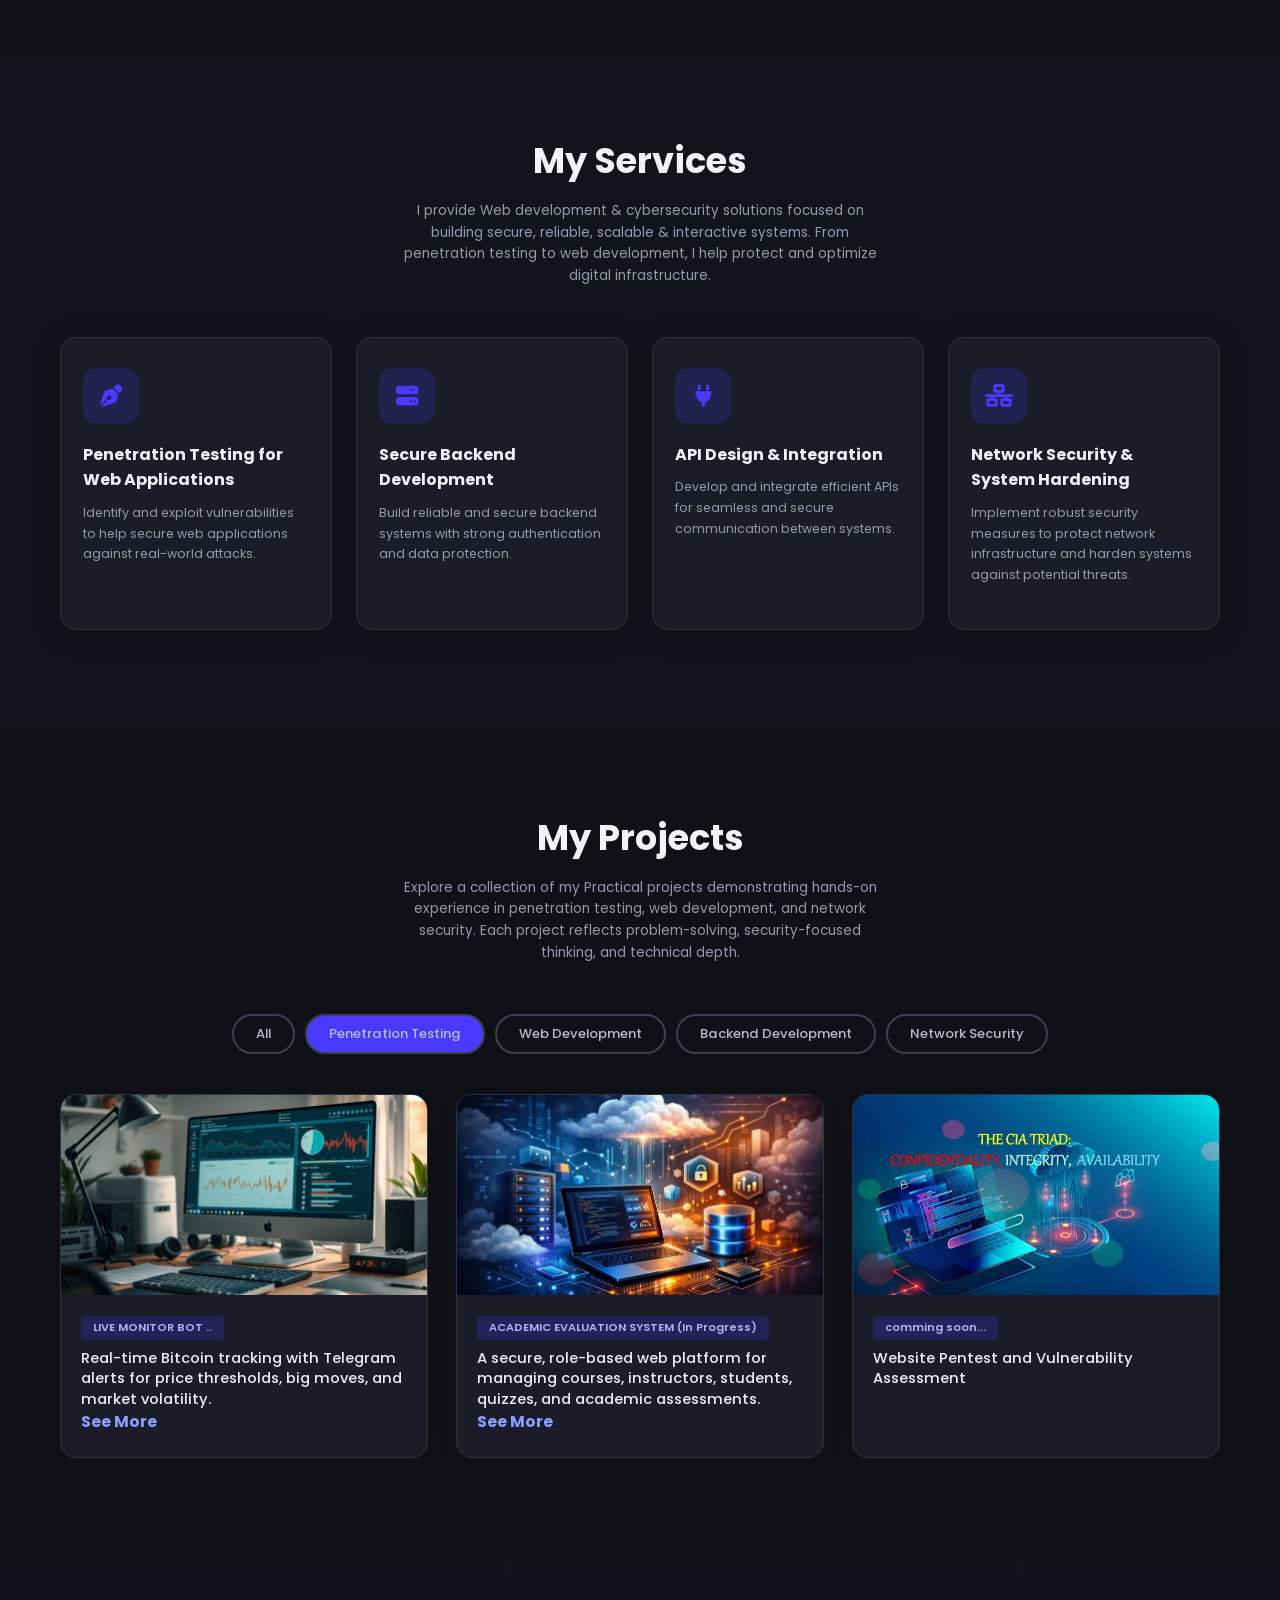
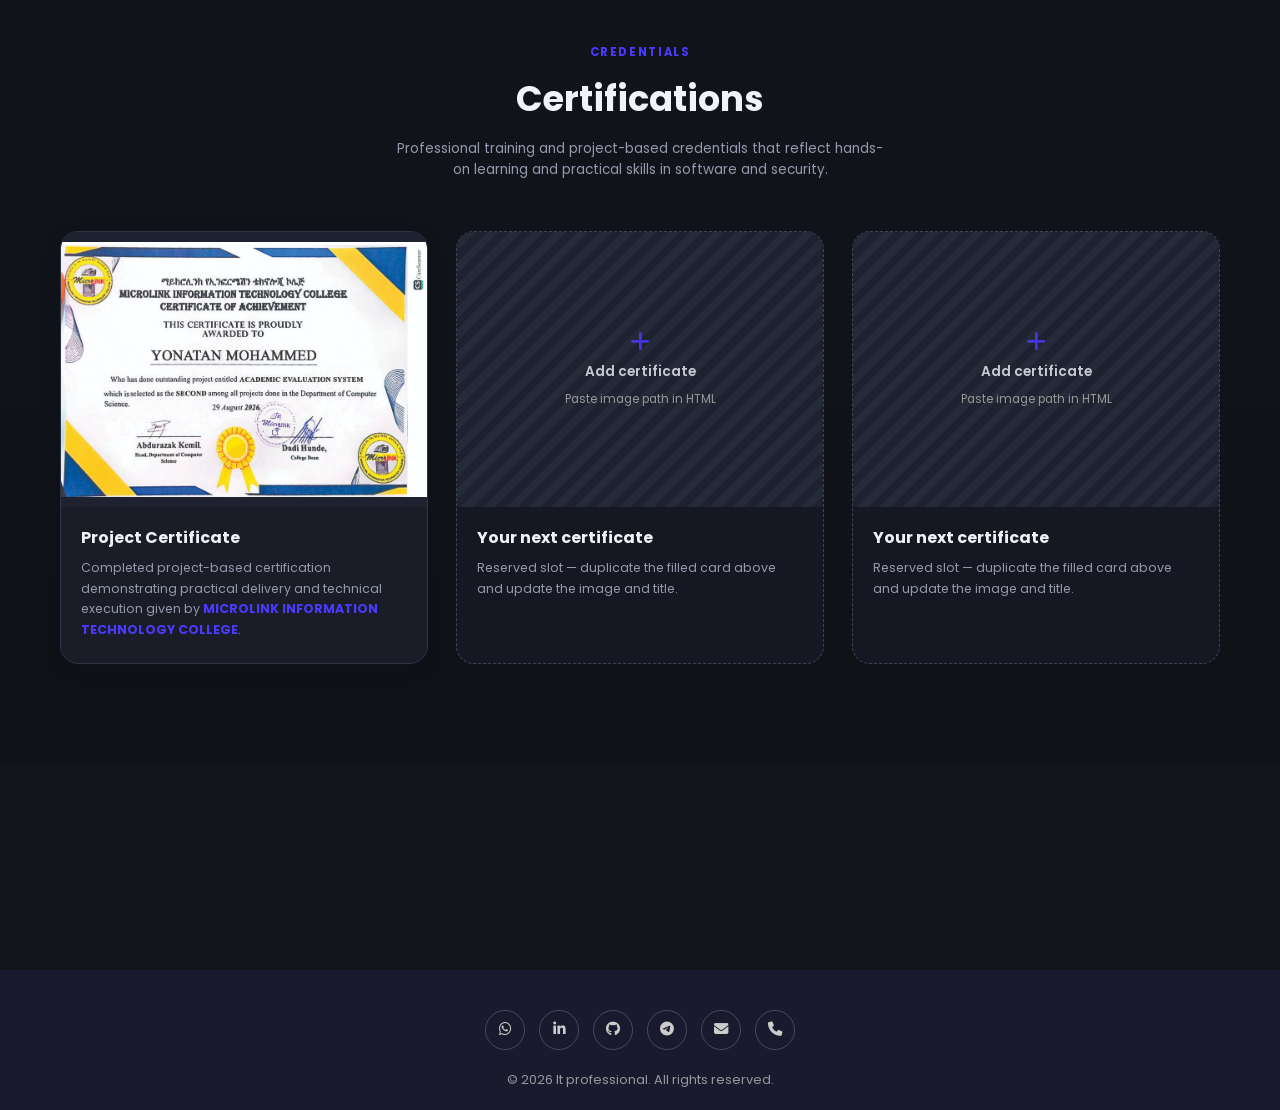
==== commit b91974e3: "Add Gmail email icon to footer" ====
--- a/index.html
+++ b/index.html
@@ -388,6 +388,8 @@
                         class="fab fa-github"></i></a>
                 <a href="https://t.me/+251966063977" target="_blank" aria-label="Telegram"><i
                         class="fab fa-telegram"></i></a>
+                <a href="https://mail.google.com/mail/?view=cm&fs=1&to=mdyonatan4@gmail.com&su=Project%20Inquiry&body=Hi%20Yonatan%2C%0A%0AI%20would%20like%20to%20discuss%20a%20project%20opportunity%20with%20you.%0A%0AThank%20you.%0A"
+                    target="_blank" rel="noopener noreferrer" aria-label="Email Me"><i class="fas fa-envelope"></i></a>
                 <a href="tel:+251966063977" target="_blank" aria-label="Call Me"><i class="fas fa-phone"></i></a>
             </div>
             <p>&copy; 2026 It professional. All rights reserved.</p>
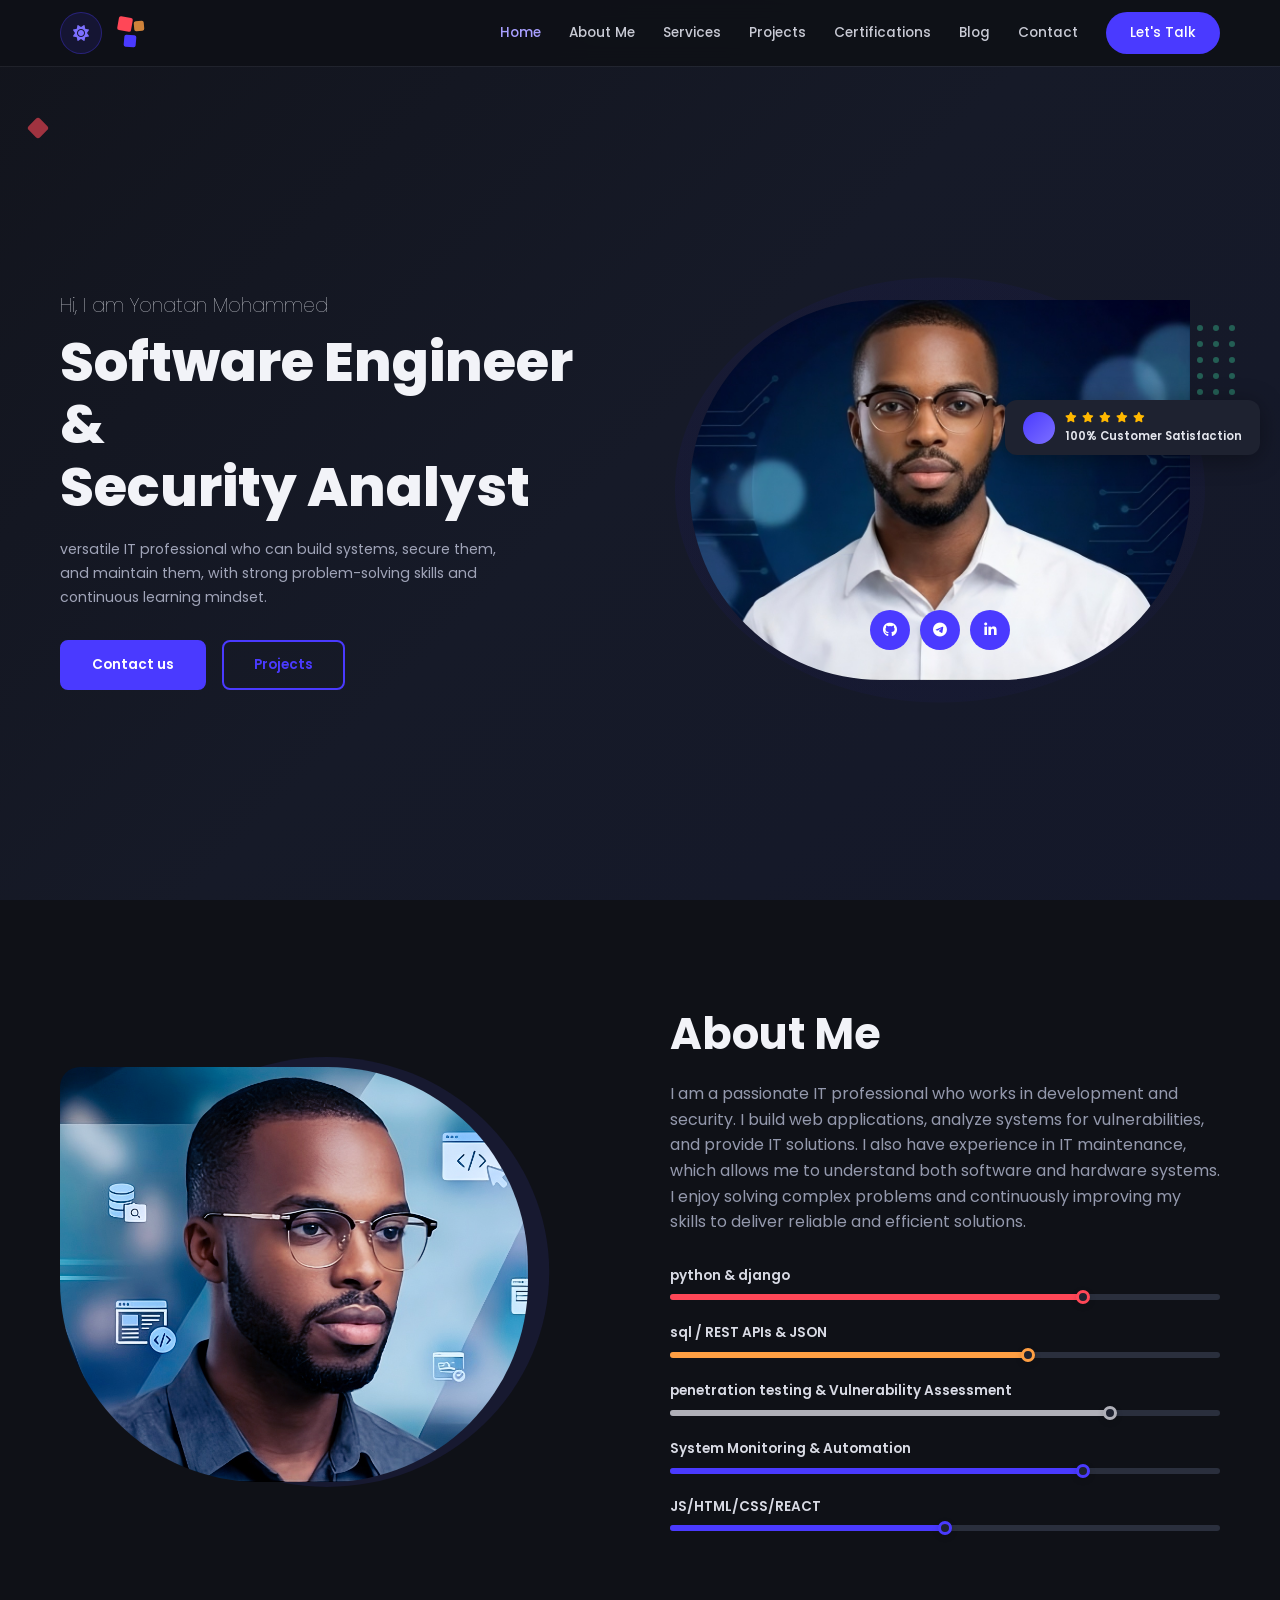
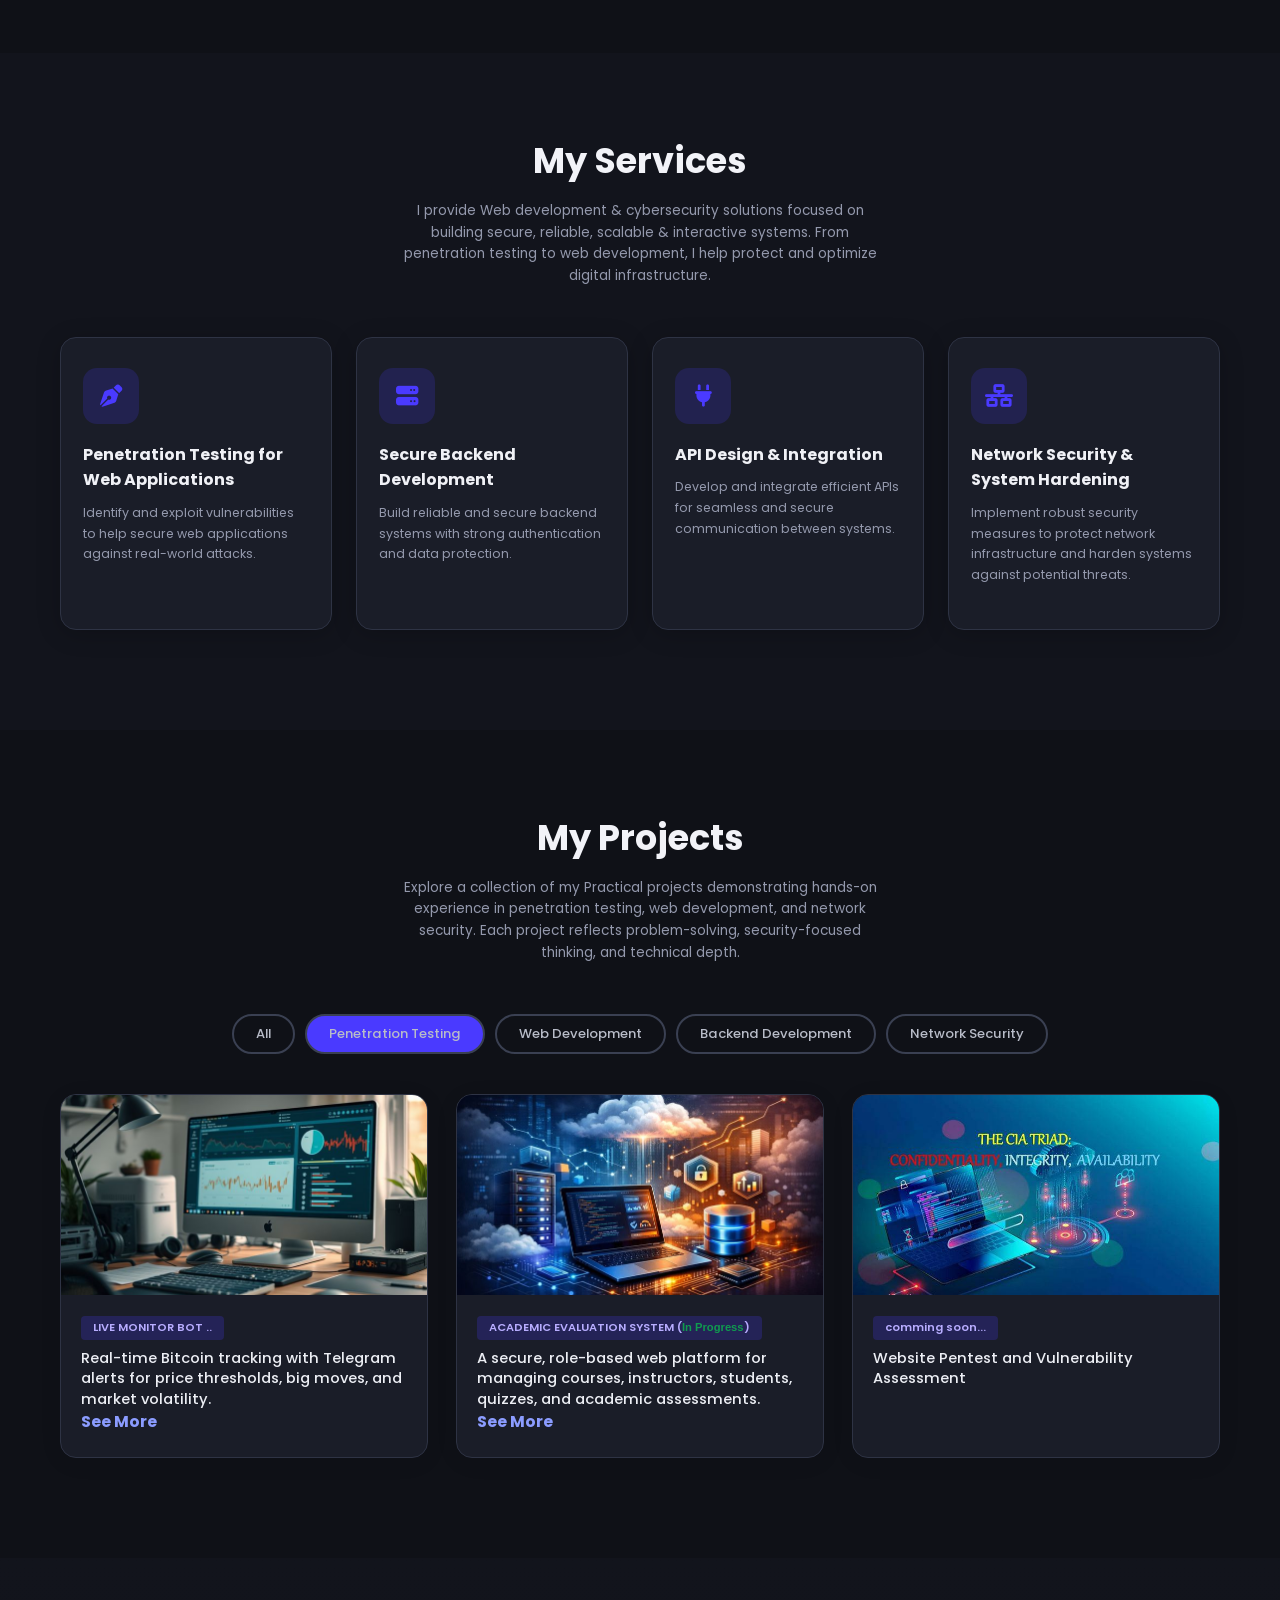
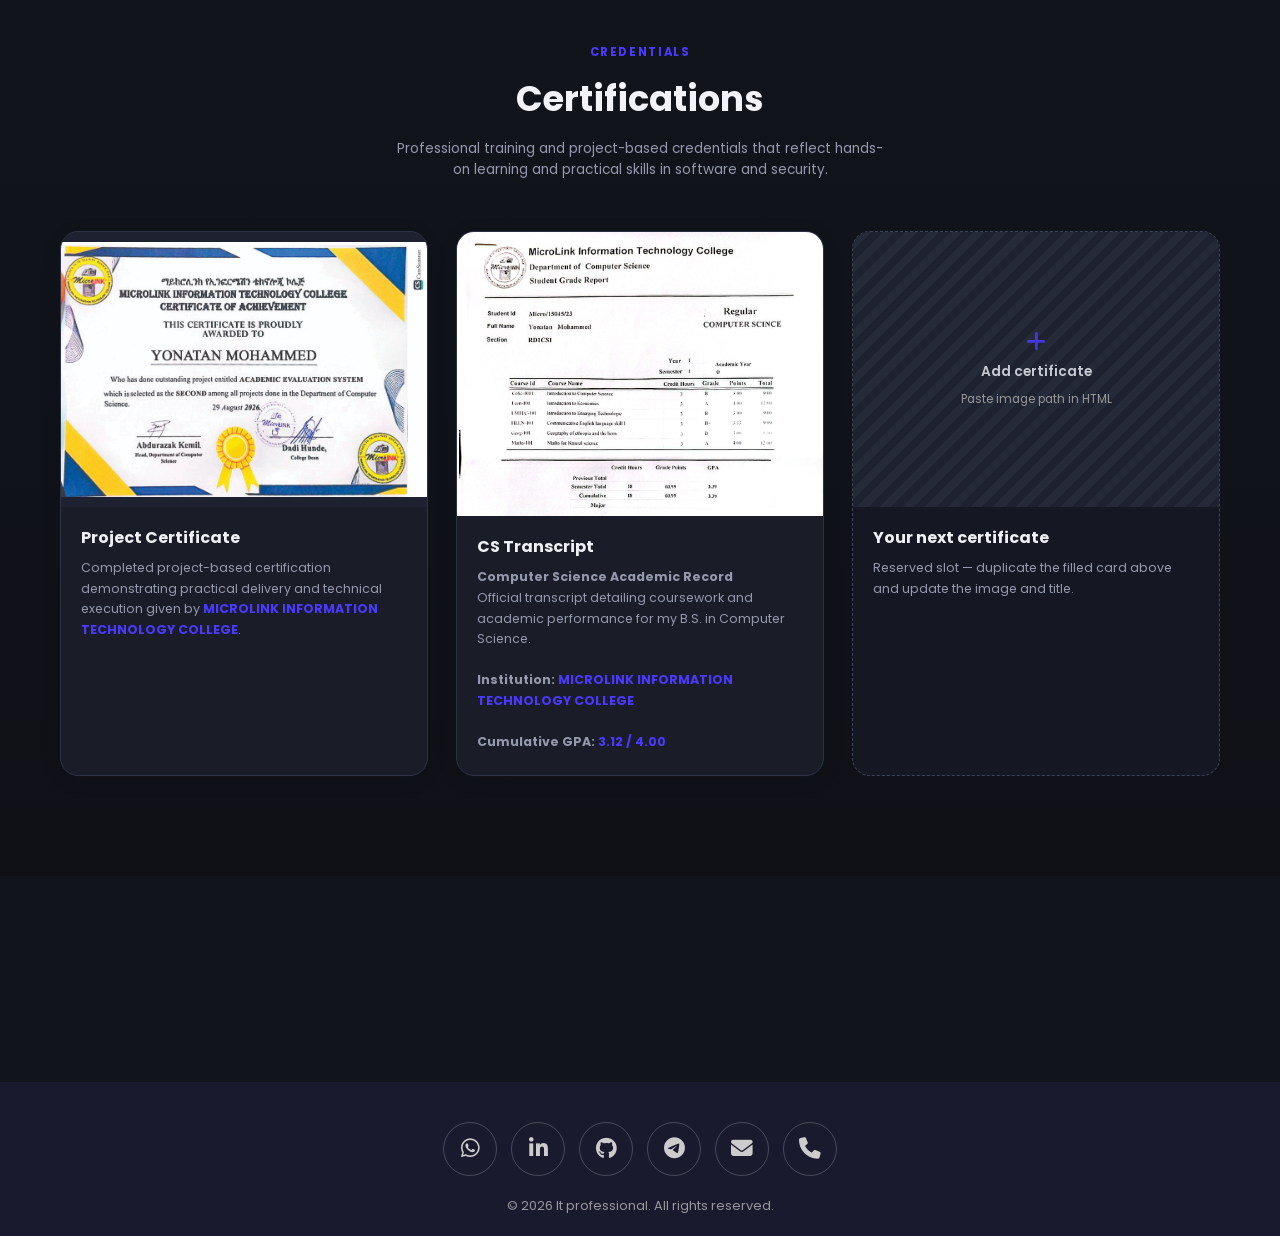
==== commit 887a946c: "accept pdf and add transcript, change project status color" ====
--- a/index.html
+++ b/index.html
@@ -278,7 +278,7 @@
                             src="assets/images/What It Takes to Hire Backend Developers for High-Performance Cloud Apps.jpg">
                     </div>
                     <div class="portfolio-card-content">
-                        <span class="portfolio-card-tag">ACADEMIC EVALUATION SYSTEM (In Progress)</span>
+                        <span class="portfolio-card-tag">ACADEMIC EVALUATION SYSTEM (<span class="project-in-progress">In Progress</span>)</span>
                         <h3>A secure, role-based web platform for managing courses, instructors, students, quizzes, and
                             academic assessments.</h3>
                         <a href="academic-evaluation-system.html" class="see-more">See More</a>
@@ -327,15 +327,23 @@
                   Replace data-cert-src, img src, alt, h3, and p with your details.
                   Remove class "cert-card--placeholder" from placeholders when you fill them in.
                 -->
-                <article class="cert-card cert-card--placeholder fade-up fade-up-delay-2">
-                    <div class="cert-card-media cert-placeholder-inner">
-                        <i class="fas fa-plus" aria-hidden="true"></i>
-                        <span>Add certificate</span>
-                        <small>Paste image path in HTML</small>
-                    </div>
+                <article class="cert-card fade-up fade-up-delay-2">
+                    <button type="button" class="cert-card-media cert-open-lightbox"
+                        data-cert-src="assets/images/certeficates/CS Transcript.pdf"
+                        data-cert-title="CS Transcript"
+                        aria-label="View CS Transcript full size">
+                        <img src="assets/images/certeficates/Screenshot 2026-09-29 234213.png" alt="CS Transcript preview">
+                        <span class="cert-zoom-hint"><i class="fas fa-search-plus" aria-hidden="true"></i> View</span>
+                    </button>
                     <div class="cert-card-body">
-                        <h3>Your next certificate</h3>
-                        <p>Reserved slot — duplicate the filled card above and update the image and title.</p>
+                        <h3>CS Transcript</h3>
+                        <p>
+                            <strong>Computer Science Academic Record</strong><br>
+                            Official transcript detailing coursework and academic performance for my B.S. in Computer
+                            Science.<br><br>
+                            <strong>Institution:</strong> <span class="cert-highlight">MICROLINK INFORMATION TECHNOLOGY COLLEGE</span><br><br>
+                            <strong>Cumulative GPA:</strong> <span class="cert-highlight">3.12 / 4.00</span>
+                        </p>
                     </div>
                 </article>
 
--- a/css/style.css
+++ b/css/style.css
@@ -853,6 +853,12 @@
             margin-bottom: 8px;
         }
 
+        .project-in-progress {
+            color: #109b4f;
+            background: transparent;
+            font-weight: 900;
+        }
+
         .portfolio-card-content h3 {
             font-size: 0.92rem;
             font-weight: 500;
@@ -969,6 +975,11 @@
         .cert-institution {
             font-weight: 700;
             color: #4A3AFF;
+        }
+
+        .cert-highlight {
+            color: #4A3AFF;
+            font-weight: 700;
         }
 
         .cert-card--placeholder {
@@ -1054,16 +1065,25 @@
         }
 
         .cert-lightbox-content {
-            max-width: min(920px, 100%);
+            width: min(96vw, 1400px);
+            max-width: 1400px;
             margin: 0;
         }
 
-        .cert-lightbox-content img {
+        .cert-lightbox-content img,
+        .cert-lightbox-content .cert-lightbox-pdf {
             width: 100%;
-            max-height: min(78vh, 720px);
+            max-height: min(88vh, 920px);
             object-fit: contain;
             border-radius: 12px;
             box-shadow: 0 24px 64px rgba(0, 0, 0, 0.45);
+            background: #fff;
+        }
+
+        .cert-lightbox-content .cert-lightbox-pdf {
+            display: none;
+            min-height: 88vh;
+            border: none;
         }
 
         .cert-lightbox-content figcaption {
@@ -1163,23 +1183,25 @@
         }
 
         .footer-social a {
-            width: 40px;
-            height: 40px;
+            width: 54px;
+            height: 54px;
             border-radius: 50%;
             border: 1px solid rgba(255,255,255,0.2);
             display: flex;
             align-items: center;
             justify-content: center;
             color: #ccc;
-            font-size: 0.9rem;
+            font-size: 1.35rem;
             transition: all 0.3s ease;
+            box-shadow: 0 0 0 rgba(74,58,255,0);
         }
 
         .footer-social a:hover {
             background: #4A3AFF;
             border-color: #4A3AFF;
             color: #fff;
-            transform: translateY(-3px);
+            transform: translateY(-4px) scale(1.1);
+            box-shadow: 0 10px 22px rgba(74,58,255,0.38);
         }
 
         .footer p {
